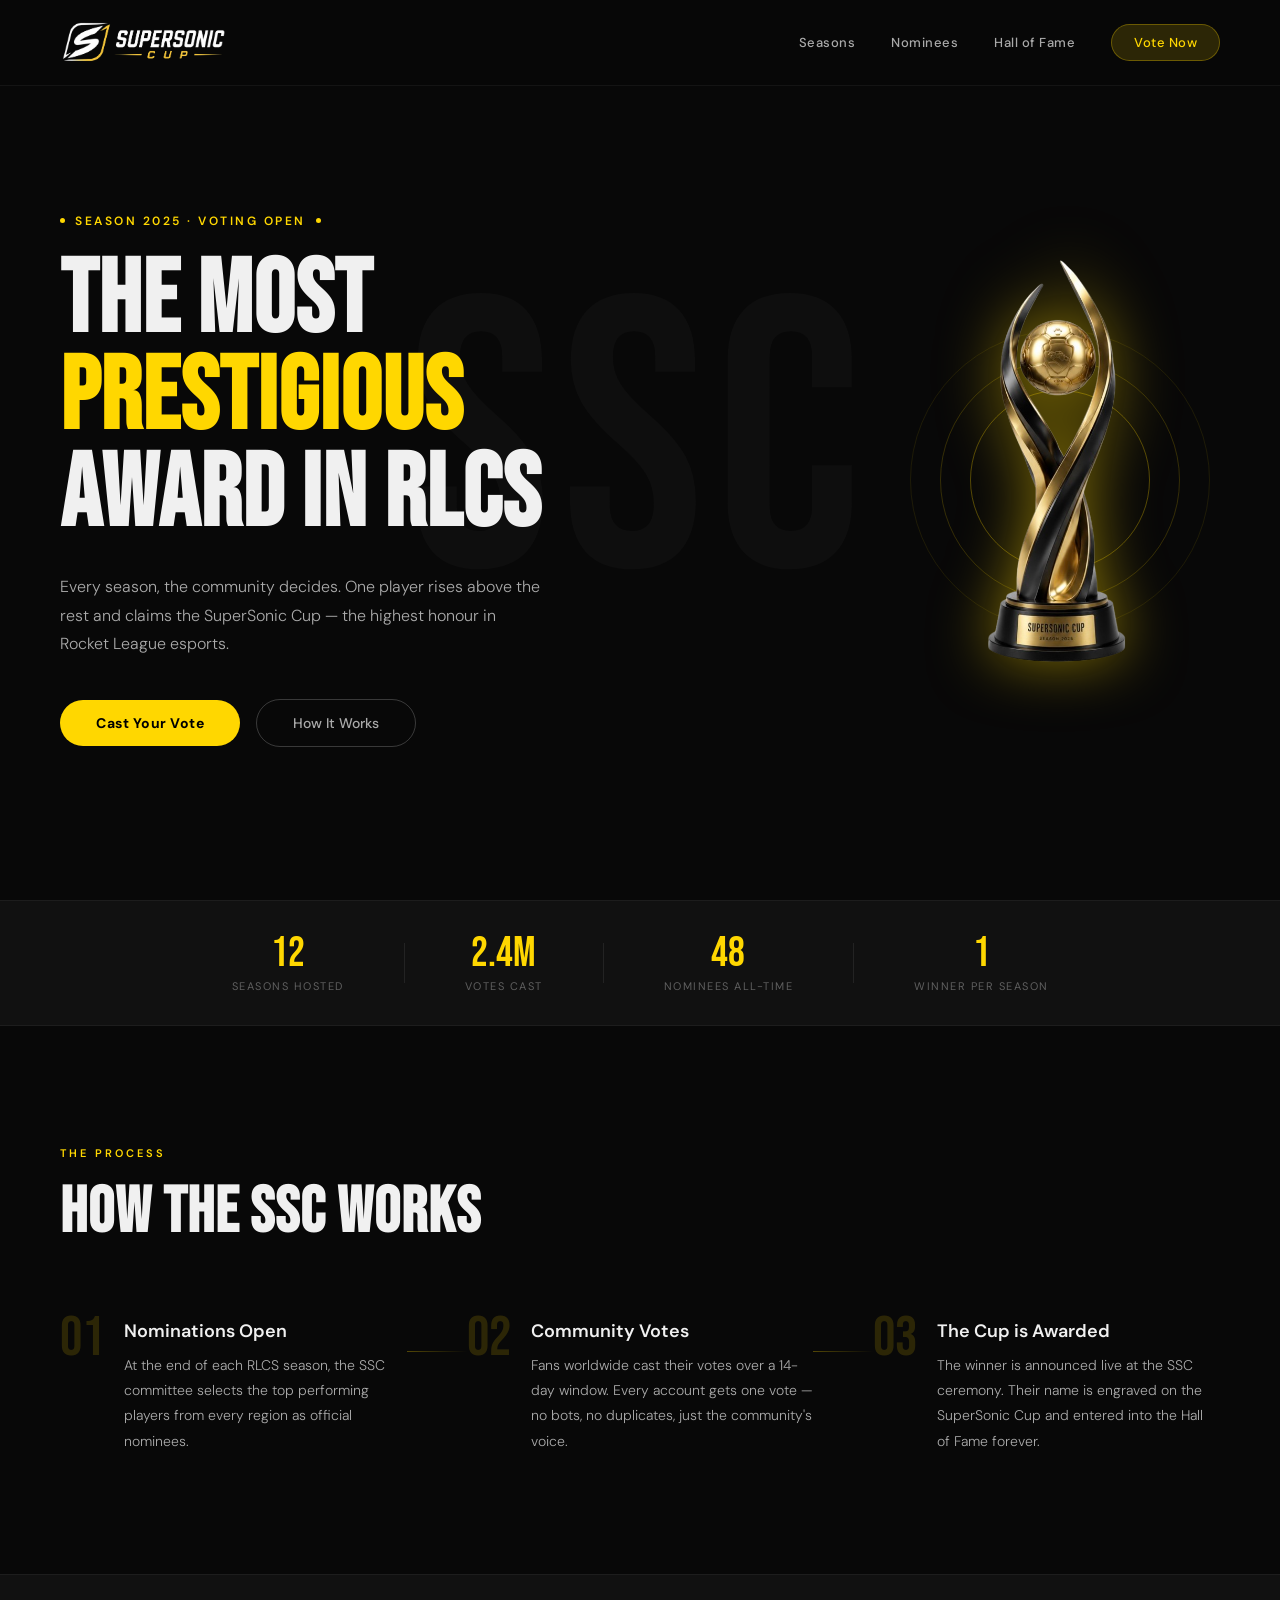
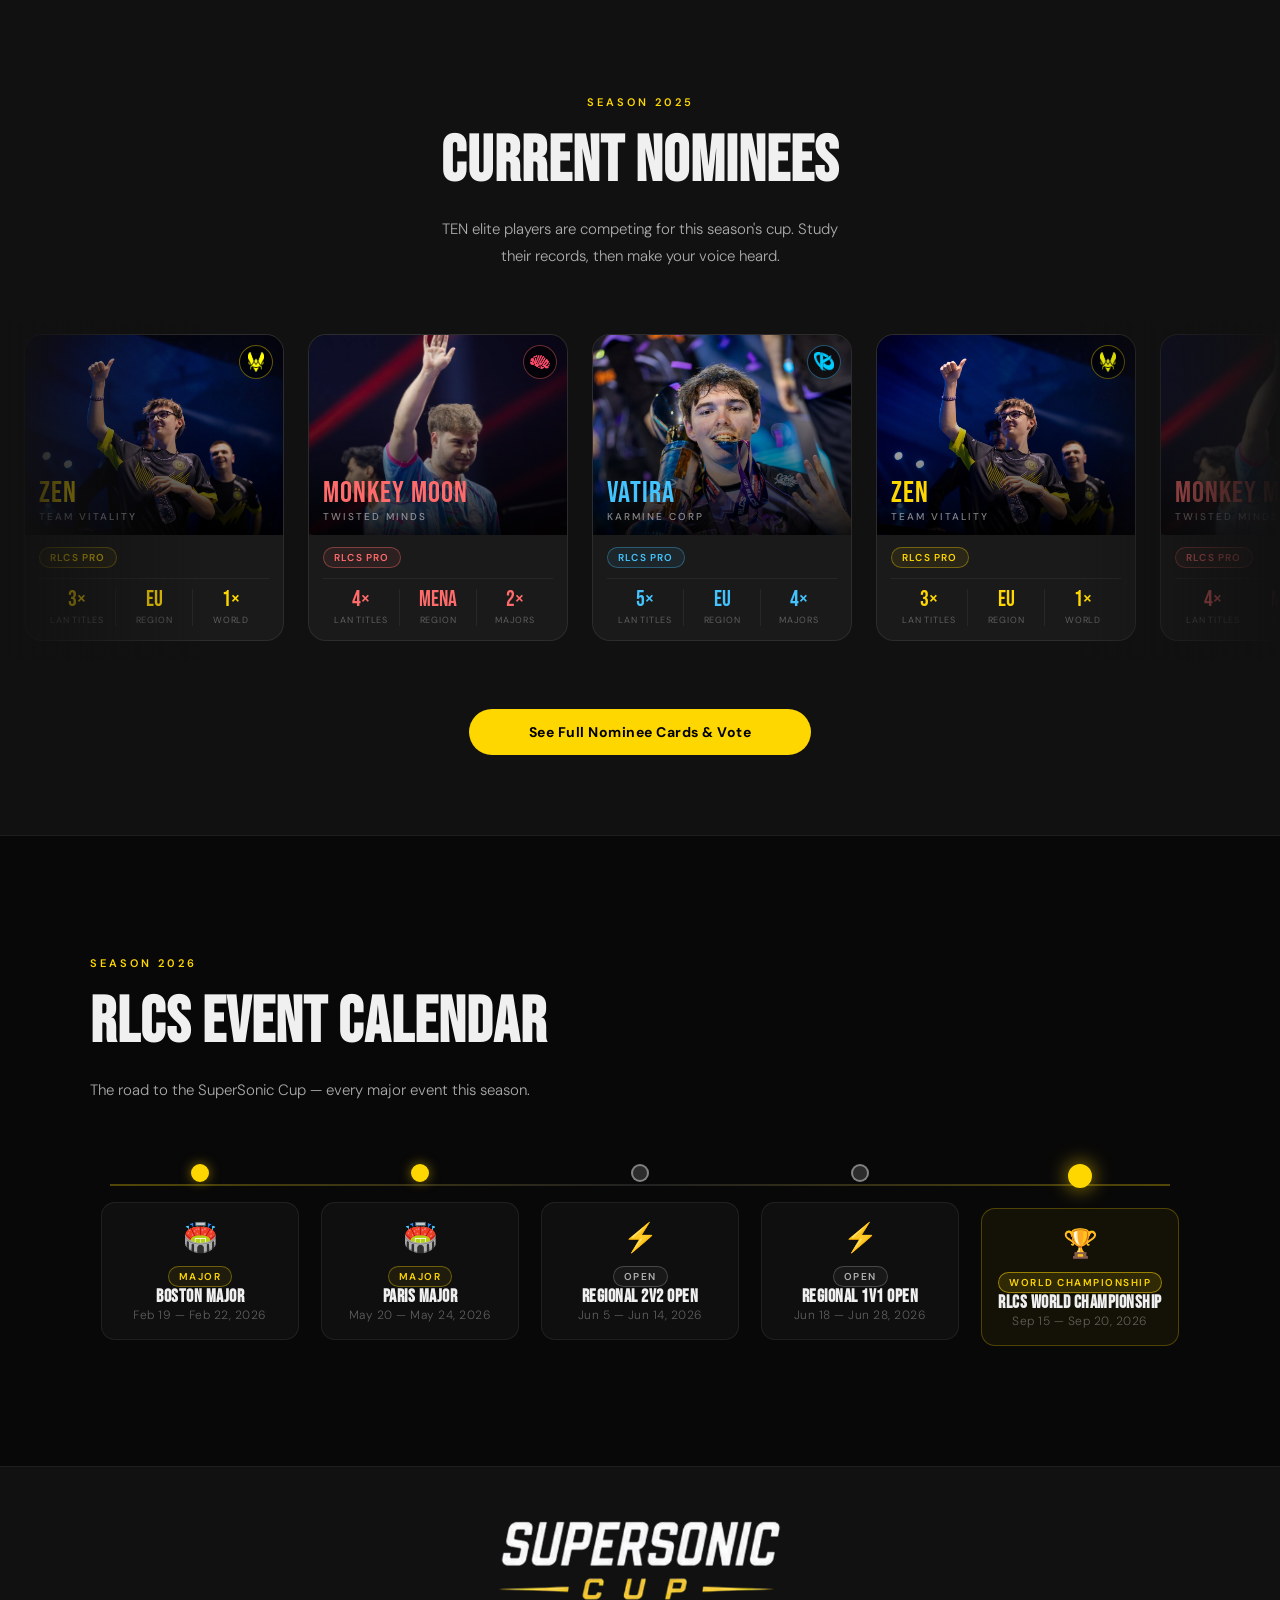
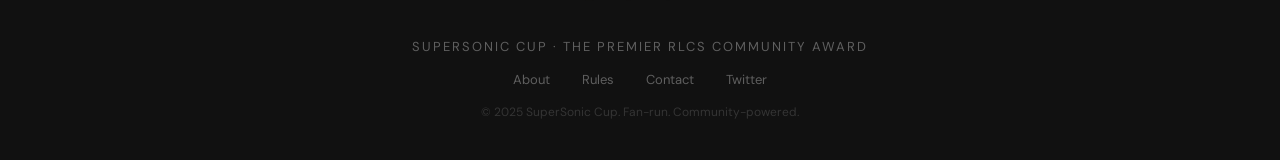
==== index.html @ fdfe9e3b "Update index.html" ====
<!DOCTYPE html>
<html lang="en">
<head>
    <meta charset="UTF-8">
    <meta name="viewport" content="width=device-width, initial-scale=1.0">
    <title>SuperSonic Cup — The Premier RLCS Player Award</title>
    <link rel="preconnect" href="https://fonts.googleapis.com">
    <link href="https://fonts.googleapis.com/css2?family=Bebas+Neue&family=DM+Sans:ital,wght@0,300;0,400;0,500;0,600;1,300&display=swap" rel="stylesheet">
    <link rel="stylesheet" href="landing.css">
    <link rel="icon" type="image/png" href="Img/Favicon-Dark.png" media="(prefers-color-scheme: dark)">
    <link rel="icon" type="image/png" href="Img/Favicon-Light.png" media="(prefers-color-scheme: light)">
    <style id="carousel-keyframe"></style>
</head>
<body>

    <!-- NAV -->
    <nav class="nav">
        <div class="nav-logo">
            <img src="Img/Banner.png" alt="SuperSonic Cup" class="logo-img">
        </div>
        <div class="nav-links">
            <a href="#">Seasons</a>
            <a href="#">Nominees</a>
            <a href="#">Hall of Fame</a>
            <a href="voting.html" class="nav-cta">Vote Now</a>
        </div>
    </nav>

    <!-- HERO -->
    <section class="hero">
        <div class="hero-bg-text">SSC</div>
        <div class="hero-content">
            <div class="hero-eyebrow">
                <span class="dot"></span>
                Season 2025 · Voting Open
                <span class="dot"></span>
            </div>
            <h1 class="hero-title">
                The Most<br>
                <span class="title-accent">Prestigious</span><br>
                Award in RLCS
            </h1>
            <p class="hero-sub">
                Every season, the community decides. One player rises above the rest
                and claims the SuperSonic Cup — the highest honour in Rocket League esports.
            </p>
            <div class="hero-actions">
                <a href="voting.html" class="btn-primary">Cast Your Vote</a>
                <a href="#how" class="btn-ghost">How It Works</a>
            </div>
        </div>
        <div class="hero-trophy">
            <div class="trophy-ring ring-1"></div>
            <div class="trophy-ring ring-2"></div>
            <div class="trophy-ring ring-3"></div>
            <div class="trophy-icon"><img src="Img/trophy.png" alt="SuperSonic Cup Trophy" /></div>
        </div>
    </section>

    <!-- STATS BAR -->
    <div class="stats-bar">
        <div class="stat-item">
            <span class="stat-num">12</span>
            <span class="stat-desc">Seasons Hosted</span>
        </div>
        <div class="stat-divider"></div>
        <div class="stat-item">
            <span class="stat-num">2.4M</span>
            <span class="stat-desc">Votes Cast</span>
        </div>
        <div class="stat-divider"></div>
        <div class="stat-item">
            <span class="stat-num">48</span>
            <span class="stat-desc">Nominees All-Time</span>
        </div>
        <div class="stat-divider"></div>
        <div class="stat-item">
            <span class="stat-num">1</span>
            <span class="stat-desc">Winner Per Season</span>
        </div>
    </div>

    <!-- HOW IT WORKS -->
    <section class="how" id="how">
        <div class="section-label">The Process</div>
        <h2 class="section-title">How the SSC Works</h2>
        <div class="steps">
            <div class="step">
                <div class="step-num">01</div>
                <div class="step-body">
                    <h3>Nominations Open</h3>
                    <p>At the end of each RLCS season, the SSC committee selects the top performing players from every region as official nominees.</p>
                </div>
            </div>
            <div class="step-connector"></div>
            <div class="step">
                <div class="step-num">02</div>
                <div class="step-body">
                    <h3>Community Votes</h3>
                    <p>Fans worldwide cast their votes over a 14-day window. Every account gets one vote — no bots, no duplicates, just the community's voice.</p>
                </div>
            </div>
            <div class="step-connector"></div>
            <div class="step">
                <div class="step-num">03</div>
                <div class="step-body">
                    <h3>The Cup is Awarded</h3>
                    <p>The winner is announced live at the SSC ceremony. Their name is engraved on the SuperSonic Cup and entered into the Hall of Fame forever.</p>
                </div>
            </div>
        </div>
    </section>

    <!-- CURRENT NOMINEES TEASER -->
    <section class="nominees-teaser">
        <div class="section-label">Season 2025</div>
        <h2 class="section-title">Current Nominees</h2>
        <p class="section-sub">TEN elite players are competing for this season's cup. Study their records, then make your voice heard.</p>

        <div class="carousel-track-wrap">
            <div class="carousel-track">

                <!-- SET 1 -->
                <div class="carousel-card">
                    <div class="cc-img-frame">
                        <img src="Img/Zen.jpg" alt="Zen" />
                        <div class="cc-overlay"></div>
                        <div class="cc-badge badge-vit"><img src="Img/vitality-logo.png" alt="Vitality" /></div>
                        <div class="cc-bottom">
                            <div class="cc-name gold">Zen</div>
                            <div class="cc-team">Team Vitality</div>
                        </div>
                    </div>
                    <div class="cc-body">
                        <span class="cc-tag tag-gold">RLCS Pro</span>
                        <div class="cc-stats">
                            <div class="cc-stat"><div class="cs-val gold">3×</div><div class="cs-lbl">LAN Titles</div></div>
                            <div class="cc-stat"><div class="cs-val gold">EU</div><div class="cs-lbl">Region</div></div>
                            <div class="cc-stat"><div class="cs-val gold">1×</div><div class="cs-lbl">World</div></div>
                        </div>
                    </div>
                </div>

                <div class="carousel-card">
                    <div class="cc-img-frame">
                        <img src="Img/MonkeyMoon.png" alt="Monkey Moon" />
                        <div class="cc-overlay"></div>
                        <div class="cc-badge badge-tm"><img src="Img/Twisted-logo.webp" alt="Twisted Minds" /></div>
                        <div class="cc-bottom">
                            <div class="cc-name red">Monkey Moon</div>
                            <div class="cc-team">Twisted Minds</div>
                        </div>
                    </div>
                    <div class="cc-body">
                        <span class="cc-tag tag-red">RLCS Pro</span>
                        <div class="cc-stats">
                            <div class="cc-stat"><div class="cs-val red">4×</div><div class="cs-lbl">LAN Titles</div></div>
                            <div class="cc-stat"><div class="cs-val red">MENA</div><div class="cs-lbl">Region</div></div>
                            <div class="cc-stat"><div class="cs-val red">2×</div><div class="cs-lbl">Majors</div></div>
                        </div>
                    </div>
                </div>

                <div class="carousel-card">
                    <div class="cc-img-frame">
                        <img src="Img/Vatira.jpg" alt="Vatira" />
                        <div class="cc-overlay"></div>
                        <div class="cc-badge badge-kc"><img src="Img/karmine-logo.png" alt="Karmine Corp" /></div>
                        <div class="cc-bottom">
                            <div class="cc-name blue">Vatira</div>
                            <div class="cc-team">Karmine Corp</div>
                        </div>
                    </div>
                    <div class="cc-body">
                        <span class="cc-tag tag-blue">RLCS Pro</span>
                        <div class="cc-stats">
                            <div class="cc-stat"><div class="cs-val blue">5×</div><div class="cs-lbl">LAN Titles</div></div>
                            <div class="cc-stat"><div class="cs-val blue">EU</div><div class="cs-lbl">Region</div></div>
                            <div class="cc-stat"><div class="cs-val blue">4×</div><div class="cs-lbl">Majors</div></div>
                        </div>
                    </div>
                </div>

                <!-- SET 2 -->
                <div class="carousel-card">
                    <div class="cc-img-frame">
                        <img src="Img/Zen.jpg" alt="Zen" />
                        <div class="cc-overlay"></div>
                        <div class="cc-badge badge-vit"><img src="Img/vitality-logo.png" alt="Vitality" /></div>
                        <div class="cc-bottom">
                            <div class="cc-name gold">Zen</div>
                            <div class="cc-team">Team Vitality</div>
                        </div>
                    </div>
                    <div class="cc-body">
                        <span class="cc-tag tag-gold">RLCS Pro</span>
                        <div class="cc-stats">
                            <div class="cc-stat"><div class="cs-val gold">3×</div><div class="cs-lbl">LAN Titles</div></div>
                            <div class="cc-stat"><div class="cs-val gold">EU</div><div class="cs-lbl">Region</div></div>
                            <div class="cc-stat"><div class="cs-val gold">1×</div><div class="cs-lbl">World</div></div>
                        </div>
                    </div>
                </div>

                <div class="carousel-card">
                    <div class="cc-img-frame">
                        <img src="Img/MonkeyMoon.png" alt="Monkey Moon" />
                        <div class="cc-overlay"></div>
                        <div class="cc-badge badge-tm"><img src="Img/Twisted-logo.webp" alt="Twisted Minds" /></div>
                        <div class="cc-bottom">
                            <div class="cc-name red">Monkey Moon</div>
                            <div class="cc-team">Twisted Minds</div>
                        </div>
                    </div>
                    <div class="cc-body">
                        <span class="cc-tag tag-red">RLCS Pro</span>
                        <div class="cc-stats">
                            <div class="cc-stat"><div class="cs-val red">4×</div><div class="cs-lbl">LAN Titles</div></div>
                            <div class="cc-stat"><div class="cs-val red">MENA</div><div class="cs-lbl">Region</div></div>
                            <div class="cc-stat"><div class="cs-val red">2×</div><div class="cs-lbl">Majors</div></div>
                        </div>
                    </div>
                </div>

                <div class="carousel-card">
                    <div class="cc-img-frame">
                        <img src="Img/Vatira.jpg" alt="Vatira" />
                        <div class="cc-overlay"></div>
                        <div class="cc-badge badge-kc"><img src="Img/karmine-logo.png" alt="Karmine Corp" /></div>
                        <div class="cc-bottom">
                            <div class="cc-name blue">Vatira</div>
                            <div class="cc-team">Karmine Corp</div>
                        </div>
                    </div>
                    <div class="cc-body">
                        <span class="cc-tag tag-blue">RLCS Pro</span>
                        <div class="cc-stats">
                            <div class="cc-stat"><div class="cs-val blue">5×</div><div class="cs-lbl">LAN Titles</div></div>
                            <div class="cc-stat"><div class="cs-val blue">EU</div><div class="cs-lbl">Region</div></div>
                            <div class="cc-stat"><div class="cs-val blue">4×</div><div class="cs-lbl">Majors</div></div>
                        </div>
                    </div>
                </div>

                <!-- SET 3 -->
                <div class="carousel-card">
                    <div class="cc-img-frame">
                        <img src="Img/Zen.jpg" alt="Zen" />
                        <div class="cc-overlay"></div>
                        <div class="cc-badge badge-vit"><img src="Img/vitality-logo.png" alt="Vitality" /></div>
                        <div class="cc-bottom">
                            <div class="cc-name gold">Zen</div>
                            <div class="cc-team">Team Vitality</div>
                        </div>
                    </div>
                    <div class="cc-body">
                        <span class="cc-tag tag-gold">RLCS Pro</span>
                        <div class="cc-stats">
                            <div class="cc-stat"><div class="cs-val gold">3×</div><div class="cs-lbl">LAN Titles</div></div>
                            <div class="cc-stat"><div class="cs-val gold">EU</div><div class="cs-lbl">Region</div></div>
                            <div class="cc-stat"><div class="cs-val gold">1×</div><div class="cs-lbl">World</div></div>
                        </div>
                    </div>
                </div>

                <div class="carousel-card">
                    <div class="cc-img-frame">
                        <img src="Img/MonkeyMoon.png" alt="Monkey Moon" />
                        <div class="cc-overlay"></div>
                        <div class="cc-badge badge-tm"><img src="Img/Twisted-logo.webp" alt="Twisted Minds" /></div>
                        <div class="cc-bottom">
                            <div class="cc-name red">Monkey Moon</div>
                            <div class="cc-team">Twisted Minds</div>
                        </div>
                    </div>
                    <div class="cc-body">
                        <span class="cc-tag tag-red">RLCS Pro</span>
                        <div class="cc-stats">
                            <div class="cc-stat"><div class="cs-val red">4×</div><div class="cs-lbl">LAN Titles</div></div>
                            <div class="cc-stat"><div class="cs-val red">MENA</div><div class="cs-lbl">Region</div></div>
                            <div class="cc-stat"><div class="cs-val red">2×</div><div class="cs-lbl">Majors</div></div>
                        </div>
                    </div>
                </div>

                <div class="carousel-card">
                    <div class="cc-img-frame">
                        <img src="Img/Vatira.jpg" alt="Vatira" />
                        <div class="cc-overlay"></div>
                        <div class="cc-badge badge-kc"><img src="Img/karmine-logo.png" alt="Karmine Corp" /></div>
                        <div class="cc-bottom">
                            <div class="cc-name blue">Vatira</div>
                            <div class="cc-team">Karmine Corp</div>
                        </div>
                    </div>
                    <div class="cc-body">
                        <span class="cc-tag tag-blue">RLCS Pro</span>
                        <div class="cc-stats">
                            <div class="cc-stat"><div class="cs-val blue">5×</div><div class="cs-lbl">LAN Titles</div></div>
                            <div class="cc-stat"><div class="cs-val blue">EU</div><div class="cs-lbl">Region</div></div>
                            <div class="cc-stat"><div class="cs-val blue">4×</div><div class="cs-lbl">Majors</div></div>
                        </div>
                    </div>
                </div>
                <!-- SET 4 -->
                <div class="carousel-card">
                    <div class="cc-img-frame">
                        <img src="Img/Zen.jpg" alt="Zen" />
                        <div class="cc-overlay"></div>
                        <div class="cc-badge badge-vit"><img src="Img/vitality-logo.png" alt="Vitality" /></div>
                        <div class="cc-bottom">
                            <div class="cc-name gold">Zen</div>
                            <div class="cc-team">Team Vitality</div>
                        </div>
                    </div>
                    <div class="cc-body">
                        <span class="cc-tag tag-gold">RLCS Pro</span>
                        <div class="cc-stats">
                            <div class="cc-stat"><div class="cs-val gold">3×</div><div class="cs-lbl">LAN Titles</div></div>
                            <div class="cc-stat"><div class="cs-val gold">EU</div><div class="cs-lbl">Region</div></div>
                            <div class="cc-stat"><div class="cs-val gold">1×</div><div class="cs-lbl">World</div></div>
                        </div>
                    </div>
                </div>

                <div class="carousel-card">
                    <div class="cc-img-frame">
                        <img src="Img/MonkeyMoon.png" alt="Monkey Moon" />
                        <div class="cc-overlay"></div>
                        <div class="cc-badge badge-tm"><img src="Img/Twisted-logo.webp" alt="Twisted Minds" /></div>
                        <div class="cc-bottom">
                            <div class="cc-name red">Monkey Moon</div>
                            <div class="cc-team">Twisted Minds</div>
                        </div>
                    </div>
                    <div class="cc-body">
                        <span class="cc-tag tag-red">RLCS Pro</span>
                        <div class="cc-stats">
                            <div class="cc-stat"><div class="cs-val red">4×</div><div class="cs-lbl">LAN Titles</div></div>
                            <div class="cc-stat"><div class="cs-val red">MENA</div><div class="cs-lbl">Region</div></div>
                            <div class="cc-stat"><div class="cs-val red">2×</div><div class="cs-lbl">Majors</div></div>
                        </div>
                    </div>
                </div>

                <div class="carousel-card">
                    <div class="cc-img-frame">
                        <img src="Img/Vatira.jpg" alt="Vatira" />
                        <div class="cc-overlay"></div>
                        <div class="cc-badge badge-kc"><img src="Img/karmine-logo.png" alt="Karmine Corp" /></div>
                        <div class="cc-bottom">
                            <div class="cc-name blue">Vatira</div>
                            <div class="cc-team">Karmine Corp</div>
                        </div>
                    </div>
                    <div class="cc-body">
                        <span class="cc-tag tag-blue">RLCS Pro</span>
                        <div class="cc-stats">
                            <div class="cc-stat"><div class="cs-val blue">5×</div><div class="cs-lbl">LAN Titles</div></div>
                            <div class="cc-stat"><div class="cs-val blue">EU</div><div class="cs-lbl">Region</div></div>
                            <div class="cc-stat"><div class="cs-val blue">4×</div><div class="cs-lbl">Majors</div></div>
                        </div>
                    </div>
                </div>

                <!-- SET 5 -->
                <div class="carousel-card">
                    <div class="cc-img-frame">
                        <img src="Img/Zen.jpg" alt="Zen" />
                        <div class="cc-overlay"></div>
                        <div class="cc-badge badge-vit"><img src="Img/vitality-logo.png" alt="Vitality" /></div>
                        <div class="cc-bottom">
                            <div class="cc-name gold">Zen</div>
                            <div class="cc-team">Team Vitality</div>
                        </div>
                    </div>
                    <div class="cc-body">
                        <span class="cc-tag tag-gold">RLCS Pro</span>
                        <div class="cc-stats">
                            <div class="cc-stat"><div class="cs-val gold">3×</div><div class="cs-lbl">LAN Titles</div></div>
                            <div class="cc-stat"><div class="cs-val gold">EU</div><div class="cs-lbl">Region</div></div>
                            <div class="cc-stat"><div class="cs-val gold">1×</div><div class="cs-lbl">World</div></div>
                        </div>
                    </div>
                </div>

                <div class="carousel-card">
                    <div class="cc-img-frame">
                        <img src="Img/MonkeyMoon.png" alt="Monkey Moon" />
                        <div class="cc-overlay"></div>
                        <div class="cc-badge badge-tm"><img src="Img/Twisted-logo.webp" alt="Twisted Minds" /></div>
                        <div class="cc-bottom">
                            <div class="cc-name red">Monkey Moon</div>
                            <div class="cc-team">Twisted Minds</div>
                        </div>
                    </div>
                    <div class="cc-body">
                        <span class="cc-tag tag-red">RLCS Pro</span>
                        <div class="cc-stats">
                            <div class="cc-stat"><div class="cs-val red">4×</div><div class="cs-lbl">LAN Titles</div></div>
                            <div class="cc-stat"><div class="cs-val red">MENA</div><div class="cs-lbl">Region</div></div>
                            <div class="cc-stat"><div class="cs-val red">2×</div><div class="cs-lbl">Majors</div></div>
                        </div>
                    </div>
                </div>

                <div class="carousel-card">
                    <div class="cc-img-frame">
                        <img src="Img/Vatira.jpg" alt="Vatira" />
                        <div class="cc-overlay"></div>
                        <div class="cc-badge badge-kc"><img src="Img/karmine-logo.png" alt="Karmine Corp" /></div>
                        <div class="cc-bottom">
                            <div class="cc-name blue">Vatira</div>
                            <div class="cc-team">Karmine Corp</div>
                        </div>
                    </div>
                    <div class="cc-body">
                        <span class="cc-tag tag-blue">RLCS Pro</span>
                        <div class="cc-stats">
                            <div class="cc-stat"><div class="cs-val blue">5×</div><div class="cs-lbl">LAN Titles</div></div>
                            <div class="cc-stat"><div class="cs-val blue">EU</div><div class="cs-lbl">Region</div></div>
                            <div class="cc-stat"><div class="cs-val blue">4×</div><div class="cs-lbl">Majors</div></div>
                        </div>
                    </div>
                </div>

                <!-- SET 6 -->
                <div class="carousel-card">
                    <div class="cc-img-frame">
                        <img src="Img/Zen.jpg" alt="Zen" />
                        <div class="cc-overlay"></div>
                        <div class="cc-badge badge-vit"><img src="Img/vitality-logo.png" alt="Vitality" /></div>
                        <div class="cc-bottom">
                            <div class="cc-name gold">Zen</div>
                            <div class="cc-team">Team Vitality</div>
                        </div>
                    </div>
                    <div class="cc-body">
                        <span class="cc-tag tag-gold">RLCS Pro</span>
                        <div class="cc-stats">
                            <div class="cc-stat"><div class="cs-val gold">3×</div><div class="cs-lbl">LAN Titles</div></div>
                            <div class="cc-stat"><div class="cs-val gold">EU</div><div class="cs-lbl">Region</div></div>
                            <div class="cc-stat"><div class="cs-val gold">1×</div><div class="cs-lbl">World</div></div>
                        </div>
                    </div>
                </div>

                <div class="carousel-card">
                    <div class="cc-img-frame">
                        <img src="Img/MonkeyMoon.png" alt="Monkey Moon" />
                        <div class="cc-overlay"></div>
                        <div class="cc-badge badge-tm"><img src="Img/Twisted-logo.webp" alt="Twisted Minds" /></div>
                        <div class="cc-bottom">
                            <div class="cc-name red">Monkey Moon</div>
                            <div class="cc-team">Twisted Minds</div>
                        </div>
                    </div>
                    <div class="cc-body">
                        <span class="cc-tag tag-red">RLCS Pro</span>
                        <div class="cc-stats">
                            <div class="cc-stat"><div class="cs-val red">4×</div><div class="cs-lbl">LAN Titles</div></div>
                            <div class="cc-stat"><div class="cs-val red">MENA</div><div class="cs-lbl">Region</div></div>
                            <div class="cc-stat"><div class="cs-val red">2×</div><div class="cs-lbl">Majors</div></div>
                        </div>
                    </div>
                </div>

                <div class="carousel-card">
                    <div class="cc-img-frame">
                        <img src="Img/Vatira.jpg" alt="Vatira" />
                        <div class="cc-overlay"></div>
                        <div class="cc-badge badge-kc"><img src="Img/karmine-logo.png" alt="Karmine Corp" /></div>
                        <div class="cc-bottom">
                            <div class="cc-name blue">Vatira</div>
                            <div class="cc-team">Karmine Corp</div>
                        </div>
                    </div>
                    <div class="cc-body">
                        <span class="cc-tag tag-blue">RLCS Pro</span>
                        <div class="cc-stats">
                            <div class="cc-stat"><div class="cs-val blue">5×</div><div class="cs-lbl">LAN Titles</div></div>
                            <div class="cc-stat"><div class="cs-val blue">EU</div><div class="cs-lbl">Region</div></div>
                            <div class="cc-stat"><div class="cs-val blue">4×</div><div class="cs-lbl">Majors</div></div>
                        </div>
                    </div>
                </div>

            </div>
        </div>

        <a href="voting.html" class="btn-primary" style="margin-top: 48px; display: inline-block;">See Full Nominee Cards & Vote</a>
    </section>

    <!-- TIMELINE EVENT -->
    <section class="timeline-section">
        <div class="timeline-inner">
            <div class="section-label">Season 2026</div>
            <h2 class="section-title">RLCS Event Calendar</h2>
            <p class="section-sub">The road to the SuperSonic Cup — every major event this season.</p>
            <div class="timeline">
                <div class="timeline-item">
                    <div class="timeline-dot dot-gold"></div>
                    <div class="timeline-card">
                        <div class="tl-icon">🏟️</div>
                        <div class="tl-content">
                            <span class="tl-tag">Major</span>
                            <h3 class="tl-title">Boston Major</h3>
                            <p class="tl-date">Feb 19 — Feb 22, 2026</p>
                        </div>
                    </div>
                </div>

                <div class="timeline-item">
                    <div class="timeline-dot dot-gold"></div>
                    <div class="timeline-card">
                        <div class="tl-icon">🏟️</div>
                        <div class="tl-content">
                            <span class="tl-tag">Major</span>
                            <h3 class="tl-title">Paris Major</h3>
                            <p class="tl-date">May 20 — May 24, 2026</p>
                        </div>
                    </div>
                </div>

                <div class="timeline-item">
                    <div class="timeline-dot dot-white"></div>
                    <div class="timeline-card">
                        <div class="tl-icon">⚡</div>
                        <div class="tl-content">
                            <span class="tl-tag tag-open">Open</span>
                            <h3 class="tl-title">Regional 2v2 Open</h3>
                            <p class="tl-date">Jun 5 — Jun 14, 2026</p>
                        </div>
                    </div>
                </div>

                <div class="timeline-item">
                    <div class="timeline-dot dot-white"></div>
                    <div class="timeline-card">
                        <div class="tl-icon">⚡</div>
                        <div class="tl-content">
                            <span class="tl-tag tag-open">Open</span>
                            <h3 class="tl-title">Regional 1v1 Open</h3>
                            <p class="tl-date">Jun 18 — Jun 28, 2026</p>
                        </div>
                    </div>
                </div>

                <div class="timeline-item">
                    <div class="timeline-dot dot-trophy"></div>
                    <div class="timeline-card card-world">
                        <div class="tl-icon">🏆</div>
                        <div class="tl-content">
                            <span class="tl-tag tag-world">World Championship</span>
                            <h3 class="tl-title">RLCS World Championship</h3>
                            <p class="tl-date">Sep 15 — Sep 20, 2026</p>
                        </div>
                    </div>
                </div>

            </div>
        </div>
    </section>

    <!-- FOOTER -->
    <footer class="footer">
        <div class="footer-logo">
            <img src="Img/Footer.png" alt="SuperSonic Cup" class="logo-img">
        </div>
        <p class="footer-text">SuperSonic Cup · The Premier RLCS Community Award</p>
        <div class="footer-links">
            <a href="#">About</a>
            <a href="#">Rules</a>
            <a href="#">Contact</a>
            <a href="#">Twitter</a>
        </div>
        <p class="footer-copy">© 2025 SuperSonic Cup. Fan-run. Community-powered.</p>
    </footer>

    
    <script>
        const track = document.getElementById('carousel');
        const cards = Array.from(track.children);
        const cardWidth = 260 + 24;

        function fillCarousel() {
            const screenWidth = window.innerWidth;
            const totalCardsWidth = cards.length * cardWidth;
            const setsNeeded = Math.ceil((screenWidth * 3) / totalCardsWidth) + 1;

            track.innerHTML = '';

            for (let i = 0; i < setsNeeded; i++) {
                cards.forEach(card => {
                    track.appendChild(card.cloneNode(true));
                });
            }
    
            const oneSetWidth = cards.length * cardWidth;
            const totalWidth = track.children.length * cardWidth;
            const scrollPercent = (oneSetWidth / totalWidth) * 100;
    
            const style = document.getElementById('carousel-keyframe');
            style.textContent = `
                @keyframes carousel-scroll {
                    0%   { transform: translateX(0); }
                    100% { transform: translateX(-${scrollPercent}%); }
                }
            `;
        }

        fillCarousel();
        window.addEventListener('resize', fillCarousel);
    </script>
</body>
</html>
---- landing.css ----
*, *::before, *::after {
    margin: 0;
    padding: 0;
    box-sizing: border-box;
}

:root {
    --black: #080808;
    --black-2: #111111;
    --black-3: #1a1a1a;
    --white: #f0f0f0;
    --white-2: rgba(240, 240, 240, 0.7);
    --white-3: rgba(240, 240, 240, 0.35);
    --gold: #FFD700;
    --gold-dim: rgba(255, 215, 0, 0.15);
    --gold-border: rgba(255, 215, 0, 0.3);
}

html { scroll-behavior: smooth; }

body {
    background: var(--black);
    color: var(--white);
    font-family: 'DM Sans', sans-serif;
    overflow-x: hidden;
}

/* NAV */
.nav {
    position: fixed;
    top: 0;
    left: 0;
    right: 0;
    z-index: 100;
    display: flex;
    align-items: center;
    justify-content: space-between;
    padding: 20px 60px;
    background: rgba(8, 8, 8, 0.85);
    backdrop-filter: blur(12px);
    border-bottom: 1px solid rgba(255, 255, 255, 0.05);
}

.nav-logo {
    display: flex;
    align-items: center;
    gap: 10px;
}

.logo-img {
    height: 45px;
    width: auto;
    object-fit: contain;
}

.logo-full {
    font-size: 13px;
    font-weight: 500;
    color: var(--white-3);
    text-transform: uppercase;
    letter-spacing: 2px;
}

.nav-links {
    display: flex;
    align-items: center;
    gap: 36px;
}

.nav-links a {
    font-size: 13px;
    font-weight: 500;
    color: var(--white-2);
    text-decoration: none;
    letter-spacing: 0.5px;
    transition: color 0.2s;
}

.nav-links a:hover { color: var(--white); }

.nav-cta {
    padding: 9px 22px;
    border-radius: 999px;
    border: 1px solid var(--gold-border) !important;
    color: var(--gold) !important;
    background: var(--gold-dim);
    transition: background 0.25s ease, box-shadow 0.25s ease !important;
}

.nav-cta:hover {
    background: rgba(255, 215, 0, 0.22) !important;
    box-shadow: 0 0 20px rgba(255, 215, 0, 0.2);
}

/* HERO */
.hero {
    min-height: 100vh;
    display: flex;
    align-items: center;
    justify-content: space-between;
    padding: 140px 60px 80px;
    position: relative;
    overflow: hidden;
}

.hero-bg-text {
    position: absolute;
    top: 50%;
    left: 50%;
    transform: translate(-50%, -50%);
    font-family: 'Bebas Neue', sans-serif;
    font-size: clamp(200px, 30vw, 420px);
    color: rgba(255, 255, 255, 0.025);
    pointer-events: none;
    user-select: none;
    letter-spacing: 10px;
    white-space: nowrap;
}

.hero-content {
    max-width: 600px;
    position: relative;
    z-index: 2;
}

.hero-eyebrow {
    display: flex;
    align-items: center;
    gap: 10px;
    font-size: 12px;
    font-weight: 600;
    text-transform: uppercase;
    letter-spacing: 2.5px;
    color: var(--gold);
    margin-bottom: 24px;
}

.dot {
    width: 5px;
    height: 5px;
    border-radius: 50%;
    background: var(--gold);
    display: inline-block;
}

.hero-title {
    font-family: 'Bebas Neue', sans-serif;
    font-size: clamp(64px, 8vw, 108px);
    line-height: 0.95;
    color: var(--white);
    letter-spacing: 1px;
    margin-bottom: 28px;
}

.title-accent { color: var(--gold); }

.hero-sub {
    font-size: 16px;
    font-weight: 300;
    color: var(--white-2);
    line-height: 1.8;
    max-width: 480px;
    margin-bottom: 40px;
}

.hero-actions {
    display: flex;
    gap: 16px;
    align-items: center;
    flex-wrap: wrap;
}

.btn-primary {
    padding: 14px 36px;
    border-radius: 999px;
    background: var(--gold);
    color: #000;
    font-size: 14px;
    font-weight: 700;
    text-decoration: none;
    letter-spacing: 0.5px;
    transition: box-shadow 0.25s ease, transform 0.2s ease;
}

.btn-primary:hover {
    box-shadow: 0 0 30px rgba(255, 215, 0, 0.4);
    transform: translateY(-2px);
}

.btn-ghost {
    padding: 14px 36px;
    border-radius: 999px;
    border: 1px solid rgba(255, 255, 255, 0.2);
    color: var(--white-2);
    font-size: 14px;
    font-weight: 500;
    text-decoration: none;
    transition: border-color 0.25s, color 0.25s;
}

.btn-ghost:hover {
    border-color: rgba(255, 255, 255, 0.5);
    color: var(--white);
}

/* TROPHY ANIMATION */
.hero-trophy {
    position: relative;
    width: 320px;
    height: 320px;
    display: flex;
    align-items: center;
    justify-content: center;
    flex-shrink: 0;
    z-index: 2;
}

.trophy-ring {
    position: absolute;
    border-radius: 50%;
    border: 1px solid var(--gold-border);
    animation: pulse-ring 3s ease-in-out infinite;
}

.ring-1 { width: 180px; height: 180px; animation-delay: 0s; }
.ring-2 { width: 240px; height: 240px; animation-delay: 0.6s; opacity: 0.6; }
.ring-3 { width: 300px; height: 300px; animation-delay: 1.2s; opacity: 0.3; }

@keyframes pulse-ring {
    0%, 100% { transform: scale(1); opacity: 0.6; }
    50% { transform: scale(1.05); opacity: 1; }
}

.trophy-icon {
    font-size: 96px;
    filter: drop-shadow(0 0 30px rgba(255, 215, 0, 0.5));
    animation: float 4s ease-in-out infinite;
    z-index: 2;
}

.trophy-icon img {
    width: 160px;
    height: auto;
    object-fit: contain;
}

@keyframes float {
    0%, 100% { transform: translateY(0); }
    50% { transform: translateY(-14px); }
}

/* STATS BAR */
.stats-bar {
    display: flex;
    align-items: center;
    justify-content: center;
    gap: 0;
    padding: 32px 60px;
    background: var(--black-2);
    border-top: 1px solid rgba(255, 255, 255, 0.05);
    border-bottom: 1px solid rgba(255, 255, 255, 0.05);
}

.stat-item {
    display: flex;
    flex-direction: column;
    align-items: center;
    padding: 0 60px;
}

.stat-num {
    font-family: 'Bebas Neue', sans-serif;
    font-size: 42px;
    color: var(--gold);
    line-height: 1;
}

.stat-desc {
    font-size: 11px;
    text-transform: uppercase;
    letter-spacing: 1.5px;
    color: var(--white-3);
    margin-top: 4px;
}

.stat-divider {
    width: 1px;
    height: 40px;
    background: rgba(255, 255, 255, 0.08);
}

/* SECTIONS SHARED */
.section-label {
    font-size: 11px;
    font-weight: 600;
    text-transform: uppercase;
    letter-spacing: 3px;
    color: var(--gold);
    margin-bottom: 14px;
}

.section-title {
    font-family: 'Bebas Neue', sans-serif;
    font-size: clamp(42px, 5vw, 64px);
    color: var(--white);
    letter-spacing: 1px;
    margin-bottom: 16px;
}

.section-sub {
    font-size: 15px;
    font-weight: 300;
    color: var(--white-2);
    line-height: 1.8;
    max-width: 520px;
}

/* HOW IT WORKS */
.how {
    padding: 120px 60px;
    background: var(--black);
}

.steps {
    display: flex;
    align-items: flex-start;
    gap: 0;
    margin-top: 60px;
    flex-wrap: wrap;
}

.step {
    flex: 1;
    min-width: 220px;
    display: flex;
    gap: 20px;
}

.step-num {
    font-family: 'Bebas Neue', sans-serif;
    font-size: 56px;
    color: rgba(255, 215, 0, 0.15);
    line-height: 1;
    flex-shrink: 0;
    transition: color 0.3s;
}

.step:hover .step-num { color: rgba(255, 215, 0, 0.5); }

.step-body h3 {
    font-size: 18px;
    font-weight: 600;
    color: var(--white);
    margin-bottom: 10px;
    margin-top: 8px;
}

.step-body p {
    font-size: 14px;
    font-weight: 300;
    color: var(--white-2);
    line-height: 1.8;
}

.step-connector {
    width: 60px;
    height: 1px;
    background: linear-gradient(90deg, var(--gold-border), transparent);
    margin-top: 40px;
    flex-shrink: 0;
}

/* NOMINEES TEASER */
.nominees-teaser {
    padding: 120px 0 80px;
    background: var(--black-2);
    border-top: 1px solid rgba(255,255,255,0.05);
    border-bottom: 1px solid rgba(255,255,255,0.05);
    text-align: center;
    overflow: hidden;
}

.nominees-teaser .section-label,
.nominees-teaser .section-title,
.nominees-teaser .section-sub,
.nominees-teaser .btn-primary {
    padding-left: 60px;
    padding-right: 60px;
    display: block;
}

.nominees-teaser .section-sub {
    margin: 0 auto;
    max-width: 520px;
}

/* NOMINEES CAROUSEL */
.carousel-track-wrap {
    margin-top: 52px;
    width: 100%;
    overflow: hidden;
    position: relative;
}

.carousel-track-wrap::before,
.carousel-track-wrap::after {
    content: '';
    position: absolute;
    top: 0;
    bottom: 0;
    width: 200px;
    z-index: 2;
    pointer-events: none;
}

.carousel-track-wrap::before {
    left: 0;
    background: linear-gradient(to right, var(--black-2) 0%, transparent 100%);
}

.carousel-track-wrap::after {
    right: 0;
    background: linear-gradient(to left, var(--black-2) 0%, transparent 100%);
}

.carousel-track {
    display: flex !important;
    flex-direction: row !important;
    flex-wrap: nowrap !important;
    text-align: left;
    gap: 24px;
    padding: 12px 24px 20px;
    width: max-content !important;
    animation: carousel-scroll 25s linear infinite;
    will-change: transform;
}

@keyframes carousel-scroll {
    0%   { transform: translateX(0); }
    100% { transform: translateX(-50%); }
}

.carousel-card {
    width: 260px !important;
    min-width: 260px !important;
    max-width: 260px !important;
    flex-shrink: 0 !important;
    background: rgba(255,255,255,0.04);
    border: 1px solid rgba(255,255,255,0.08);
    border-radius: 18px;
    overflow: hidden;
    transition: transform 0.3s ease, border-color 0.3s ease;
}

.carousel-card:hover {
    transform: translateY(-6px);
    border-color: rgba(255,255,255,0.2);
}

.cc-img-frame {
    position: relative;
    height: 200px;
    overflow: hidden;
}

.cc-img-frame img {
    width: 100%;
    height: 100%;
    object-fit: cover;
    object-position: top center;
    display: block;
    transition: transform 0.5s ease;
}

.carousel-card:hover .cc-img-frame img {
    transform: scale(1.05);
}

.cc-overlay {
    position: absolute;
    inset: 0;
    background: linear-gradient(to bottom, transparent 30%, rgba(0,0,0,0.9) 100%);
}

.cc-bottom {
    position: absolute;
    bottom: 12px;
    left: 14px;
    right: 14px;
}

.cc-name {
    font-family: 'Bebas Neue', sans-serif;
    font-size: 30px;
    line-height: 1;
    letter-spacing: 1px;
}

.cc-name.gold { color: #FFD700; }
.cc-name.red  { color: #FF6B6B; }
.cc-name.blue { color: #44c4ff; }

.cc-team {
    font-size: 10px;
    font-weight: 500;
    color: rgba(255,255,255,0.5);
    text-transform: uppercase;
    letter-spacing: 2px;
    margin-top: 2px;
}

.cc-badge {
    position: absolute;
    top: 10px;
    right: 10px;
    width: 34px;
    height: 34px;
    border-radius: 50%;
    background: rgba(0,0,0,0.6);
    display: flex;
    align-items: center;
    justify-content: center;
    backdrop-filter: blur(6px);
}

.cc-badge img {
    width: 20px;
    height: 20px;
    object-fit: contain;
}

.badge-vit { border: 1px solid rgba(255,215,0,0.4); }
.badge-tm  { border: 1px solid rgba(255,107,107,0.4); }
.badge-kc  { border: 1px solid rgba(68,196,255,0.4); }

.cc-body {
    padding: 12px 14px 14px;
    display: flex;
    flex-direction: column;
    gap: 10px;
}

.cc-tag {
    display: inline-block;
    font-size: 10px;
    font-weight: 600;
    letter-spacing: 1.2px;
    text-transform: uppercase;
    padding: 3px 10px;
    border-radius: 999px;
    border: 1px solid;
    width: fit-content;
}

.cc-tag.tag-gold { color: #FFD700; border-color: rgba(255,215,0,0.35); background: rgba(255,215,0,0.07); }
.cc-tag.tag-red  { color: #FF6B6B; border-color: rgba(255,107,107,0.4); background: rgba(255,107,107,0.08); }
.cc-tag.tag-blue { color: #44c4ff; border-color: rgba(68,196,255,0.35); background: rgba(68,196,255,0.07); }

.cc-stats {
    display: flex;
    flex-direction: row;
    border-top: 1px solid rgba(255,255,255,0.06);
    padding-top: 10px;
}

.cc-stat {
    flex: 1;
    display: flex;
    flex-direction: column;
    align-items: center;
    gap: 3px;
    border-right: 1px solid rgba(255,255,255,0.06);
}

.cc-stat:last-child { border-right: none; }

.cs-val {
    font-family: 'Bebas Neue', sans-serif;
    font-size: 22px;
    line-height: 1;
}

.cs-val.gold { color: #FFD700; }
.cs-val.red  { color: #FF6B6B; }
.cs-val.blue { color: #44c4ff; }

.cs-lbl {
    font-size: 9px;
    text-transform: uppercase;
    letter-spacing: 0.8px;
    color: rgba(255,255,255,0.3);
    text-align: center;
}

/* TIMELINE */
.timeline-section {
    padding: 120px 60px;
    background: var(--black);
}

.timeline-inner {
    max-width: 1100px;
    margin: 0 auto;
}

.timeline {
    position: relative;
    display: flex;
    flex-direction: row;
    align-items: flex-start;
    margin-top: 60px;
    gap: 0;
}

/* horizontal line running through all dots */
.timeline::before {
    content: '';
    position: absolute;
    top: 20px;
    left: 20px;
    right: 20px;
    height: 2px;
    background: linear-gradient(90deg, var(--gold-border), rgba(255,255,255,0.1), var(--gold-border));
    z-index: 0;
}

.timeline-item {
    flex: 1;
    display: flex;
    flex-direction: column;
    align-items: center;
    position: relative;
    z-index: 1;
}

.timeline-dot {
    width: 18px;
    height: 18px;
    border-radius: 50%;
    border: 2px solid;
    flex-shrink: 0;
    margin-bottom: 20px;
    position: relative;
    z-index: 2;
    transition: transform 0.3s ease;
}

.timeline-item:hover .timeline-dot {
    transform: scale(1.4);
}

.dot-gold {
    background: var(--gold);
    border-color: var(--gold);
    box-shadow: 0 0 12px rgba(255,215,0,0.5);
}

.dot-white {
    background: rgba(255,255,255,0.15);
    border-color: rgba(255,255,255,0.4);
}

.dot-trophy {
    width: 24px;
    height: 24px;
    background: var(--gold);
    border-color: var(--gold);
    box-shadow: 0 0 20px rgba(255,215,0,0.7);
}

.timeline-card {
    display: flex;
    flex-direction: column;
    align-items: center;
    text-align: center;
    padding: 16px 12px;
    border-radius: 14px;
    border: 1px solid rgba(255,255,255,0.07);
    background: rgba(255,255,255,0.03);
    width: 90%;
    transition: border-color 0.3s ease, background 0.3s ease, transform 0.3s ease;
    gap: 8px;
}

.timeline-item:hover .timeline-card {
    border-color: rgba(255,255,255,0.18);
    background: rgba(255,255,255,0.06);
    transform: translateY(-4px);
}

.card-world {
    border-color: rgba(255,215,0,0.25);
    background: rgba(255,215,0,0.05);
}

.timeline-item:hover .card-world {
    border-color: rgba(255,215,0,0.5);
    background: rgba(255,215,0,0.09);
}

.tl-icon {
    font-size: 28px;
}

.tl-tag {
    display: inline-block;
    font-size: 10px;
    font-weight: 600;
    letter-spacing: 1.5px;
    text-transform: uppercase;
    padding: 3px 10px;
    border-radius: 999px;
    color: var(--gold);
    border: 1px solid rgba(255,215,0,0.35);
    background: rgba(255,215,0,0.07);
}

.tl-tag.tag-open {
    color: var(--white-2);
    border-color: rgba(255,255,255,0.2);
    background: rgba(255,255,255,0.04);
}

.tl-tag.tag-world {
    color: var(--gold);
    border-color: rgba(255,215,0,0.5);
    background: rgba(255,215,0,0.12);
}

.tl-title {
    font-family: 'Bebas Neue', sans-serif;
    font-size: 18px;
    color: var(--white);
    letter-spacing: 0.5px;
    line-height: 1.1;
}

.tl-date {
    font-size: 12px;
    color: var(--white-3);
    font-weight: 300;
    letter-spacing: 0.5px;
}

/* FOOTER */
.footer {
    padding: 40px;
    background: var(--black-2);
    border-top: 1px solid rgba(255,255,255,0.06);
    text-align: center;
    display: flex;
    flex-direction: column;
    align-items: center;
    gap: 16px;
}

.footer .logo-img {
    height: 100px;
    margin-bottom: 10px
}

.footer-text {
    font-size: 13px;
    color: var(--white-3);
    text-transform: uppercase;
    letter-spacing: 2px;
}

.footer-links {
    display: flex;
    gap: 32px;
}

.footer-links a {
    font-size: 13px;
    color: var(--white-3);
    text-decoration: none;
    transition: color 0.2s;
}

.footer-links a:hover { color: var(--white); }

.footer-copy {
    font-size: 12px;
    color: rgba(255,255,255,0.15);
}

/* MOBILE */
@media (max-width: 768px) {

    /* NAV */
    .nav {
        padding: 16px 24px;
    }

    .logo-img {
        height: 32px;
    }

    .nav-links {
        gap: 16px;
    }

    .nav-links a:not(.nav-cta) {
        display: none;
    }

    /* HERO */
    .hero {
        flex-direction: column;
        align-items: flex-start;
        padding: 120px 24px 60px;
        gap: 48px;
    }

    .hero-content {
        max-width: 100%;
    }

    .hero-sub {
        max-width: 100%;
    }

    .hero-trophy {
        width: 160px;
        height: 160px;
        align-self: center;
    }

    .ring-1 { width: 120px; height: 120px; }
    .ring-2 { width: 160px; height: 160px; }
    .ring-3 { width: 200px; height: 200px; }

    .trophy-icon img {
        width: 100px;
    }

    .ring-1 { width: 120px; height: 120px; }
    .ring-2 { width: 160px; height: 160px; }
    .ring-3 { width: 200px; height: 200px; }

    .trophy-icon { font-size: 64px; }

    /* STATS BAR */
    .stats-bar {
        flex-wrap: wrap;
        padding: 24px 16px;
        gap: 0;
    }

    .stat-item {
        width: 50%;
        padding: 16px 0;
    }

    .stat-divider {
        display: none;
    }

    /* HOW IT WORKS */
    .how {
        padding: 80px 24px;
    }

    .steps {
        flex-direction: column;
        gap: 40px;
    }

    .step-connector {
        display: none;
    }

    /* NOMINEES CAROUSEL */
    .nominees-teaser {
        padding: 80px 0 60px;
    }

    .nominees-teaser .section-label,
    .nominees-teaser .section-title,
    .nominees-teaser .section-sub,
    .nominees-teaser .btn-primary {
        padding-left: 24px;
        padding-right: 24px;
    }

    .carousel-track-wrap::before,
    .carousel-track-wrap::after {
        width: 60px;
    }
    
    /* Timeline Event */
    .timeline-section {
        padding: 80px 24px;
    }

    .timeline {
        flex-direction: column;
        align-items: flex-start;
        gap: 0;
        padding-left: 12px;
    }

    .timeline::before {
        top: 20px;
        bottom: 20px;
        left: 8px;
        right: auto;
        width: 2px;
        height: auto;
        background: linear-gradient(180deg, var(--gold-border), rgba(255,255,255,0.1), var(--gold-border));
    }

    .timeline-item {
        flex-direction: row;
        align-items: flex-start;
        gap: 20px;
        width: 100%;
        margin-bottom: 28px;
    }

    .timeline-item:last-child {
        margin-bottom: 0;
    }

    .timeline-dot {
        margin-bottom: 0;
        margin-top: 16px;
        flex-shrink: 0;
    }

    .timeline-card {
        flex-direction: row;
        text-align: left;
        align-items: flex-start;
        width: 100%;
        gap: 12px;
    }

    .tl-content {
        display: flex;
        flex-direction: column;
        gap: 4px;
    }

    /* FOOTER */
    .footer {
        padding: 40px 24px;
    }

    .footer-links {
        flex-wrap: wrap;
        justify-content: center;
        gap: 16px;
    }

    .footer .logo-img {
        height: 60px;
    }
}

@media (max-width: 480px) {

    .hero-title {
        font-size: 56px;
    }

    .hero-actions {
        flex-direction: column;
        align-items: stretch;
        text-align: center;
    }

    .btn-primary, .btn-ghost {
        padding: 14px 24px;
        text-align: center;
    }

    .stat-item {
        width: 50%;
    }

    .section-title {
        font-size: 36px;
    }
}
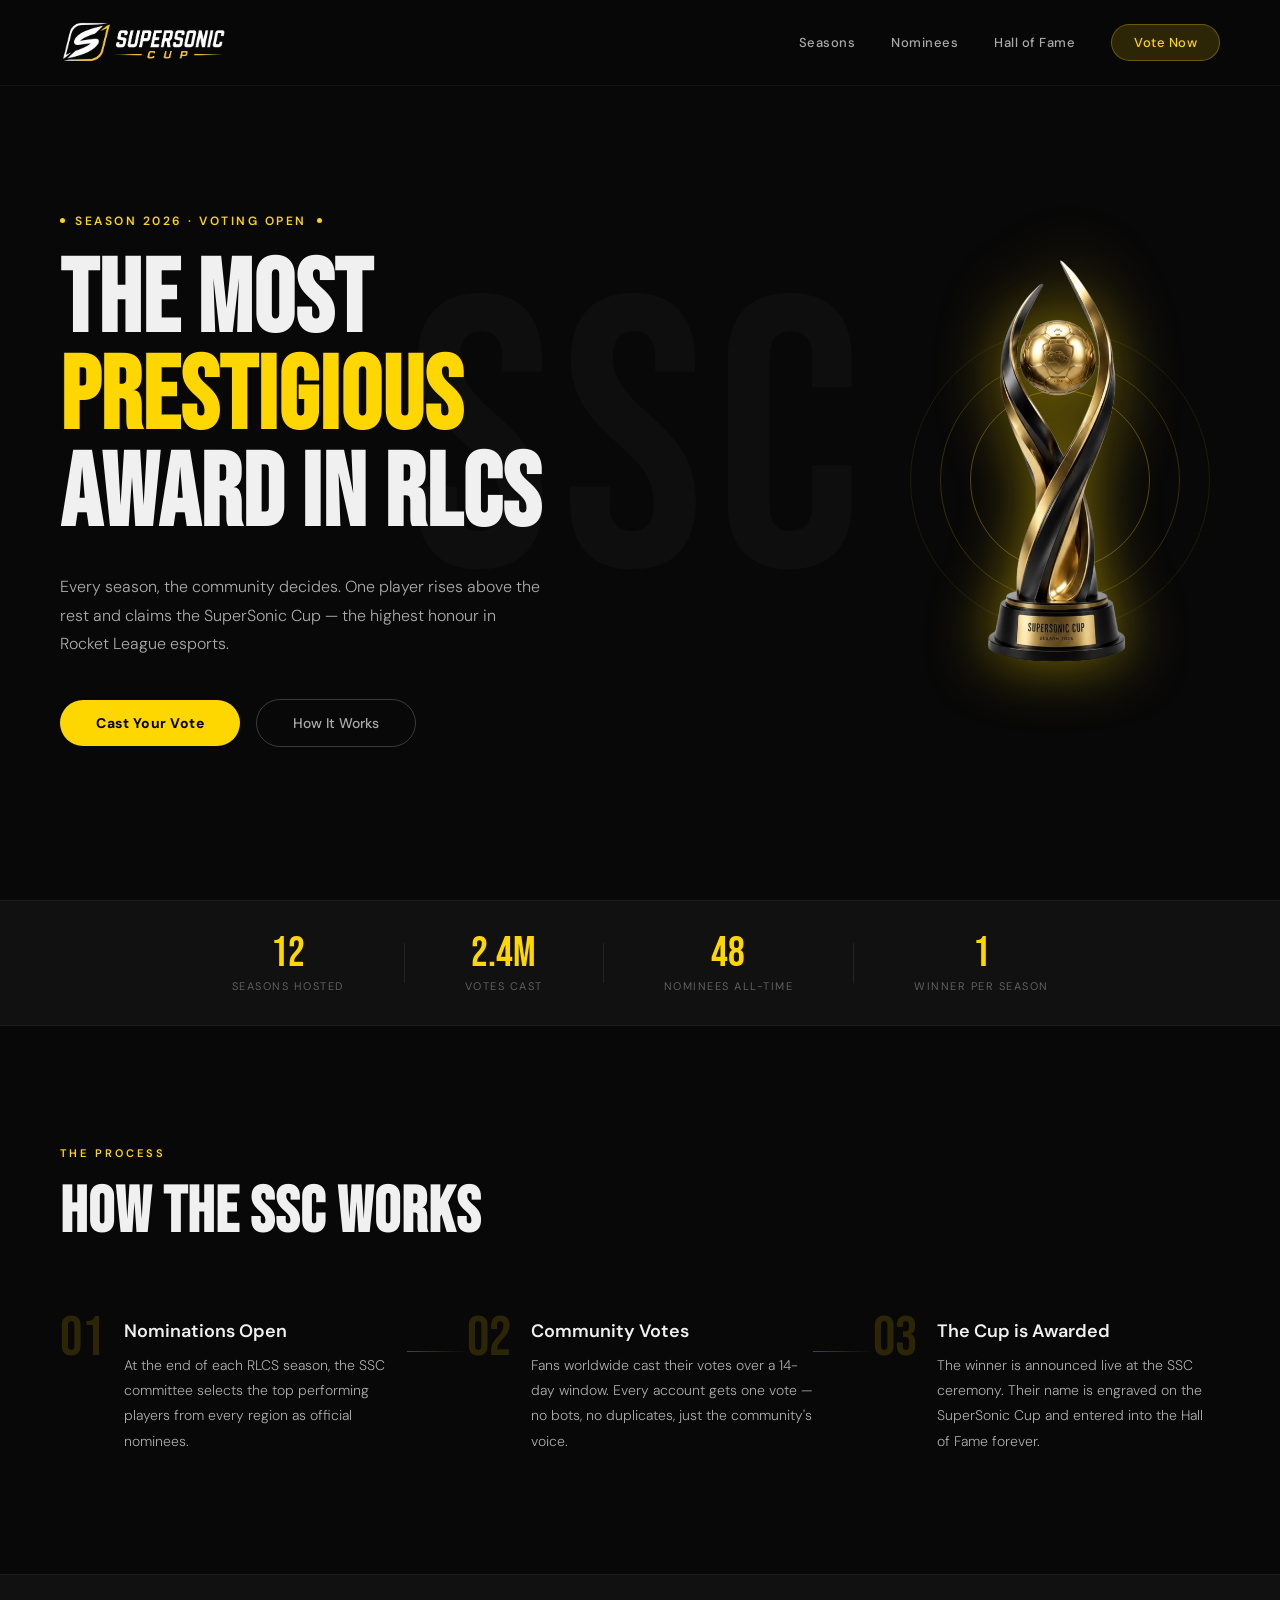
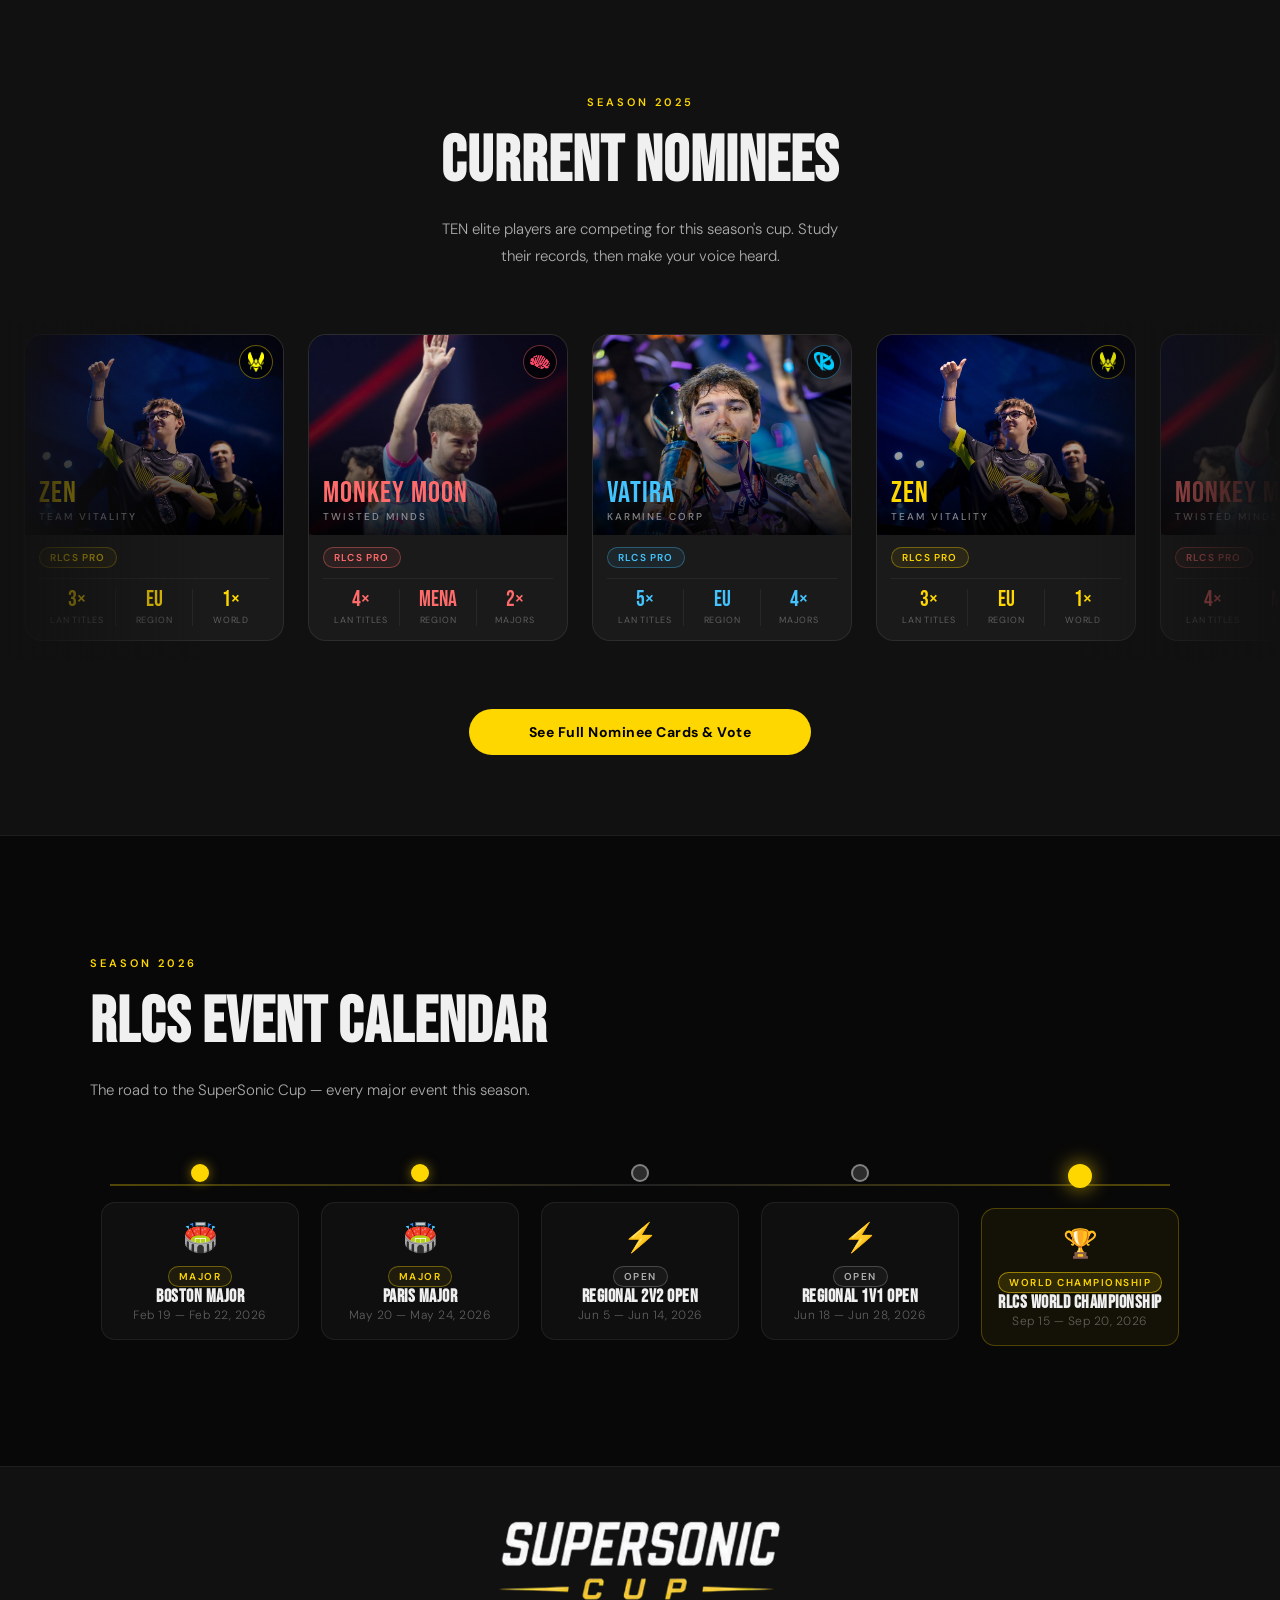
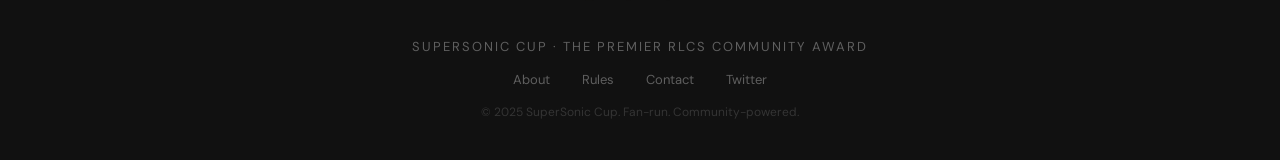
==== commit 629f9de2: "Update index.html" ====
--- a/index.html
+++ b/index.html
@@ -3,7 +3,7 @@
 <head>
     <meta charset="UTF-8">
     <meta name="viewport" content="width=device-width, initial-scale=1.0">
-    <title>SuperSonic Cup — The Premier RLCS Player Award</title>
+    <title>SuperSonic Cup | The Premier RLCS Player Award</title>
     <link rel="preconnect" href="https://fonts.googleapis.com">
     <link href="https://fonts.googleapis.com/css2?family=Bebas+Neue&family=DM+Sans:ital,wght@0,300;0,400;0,500;0,600;1,300&display=swap" rel="stylesheet">
     <link rel="stylesheet" href="landing.css">
@@ -32,7 +32,7 @@
         <div class="hero-content">
             <div class="hero-eyebrow">
                 <span class="dot"></span>
-                Season 2025 · Voting Open
+                Season 2026 · Voting Open
                 <span class="dot"></span>
             </div>
             <h1 class="hero-title">
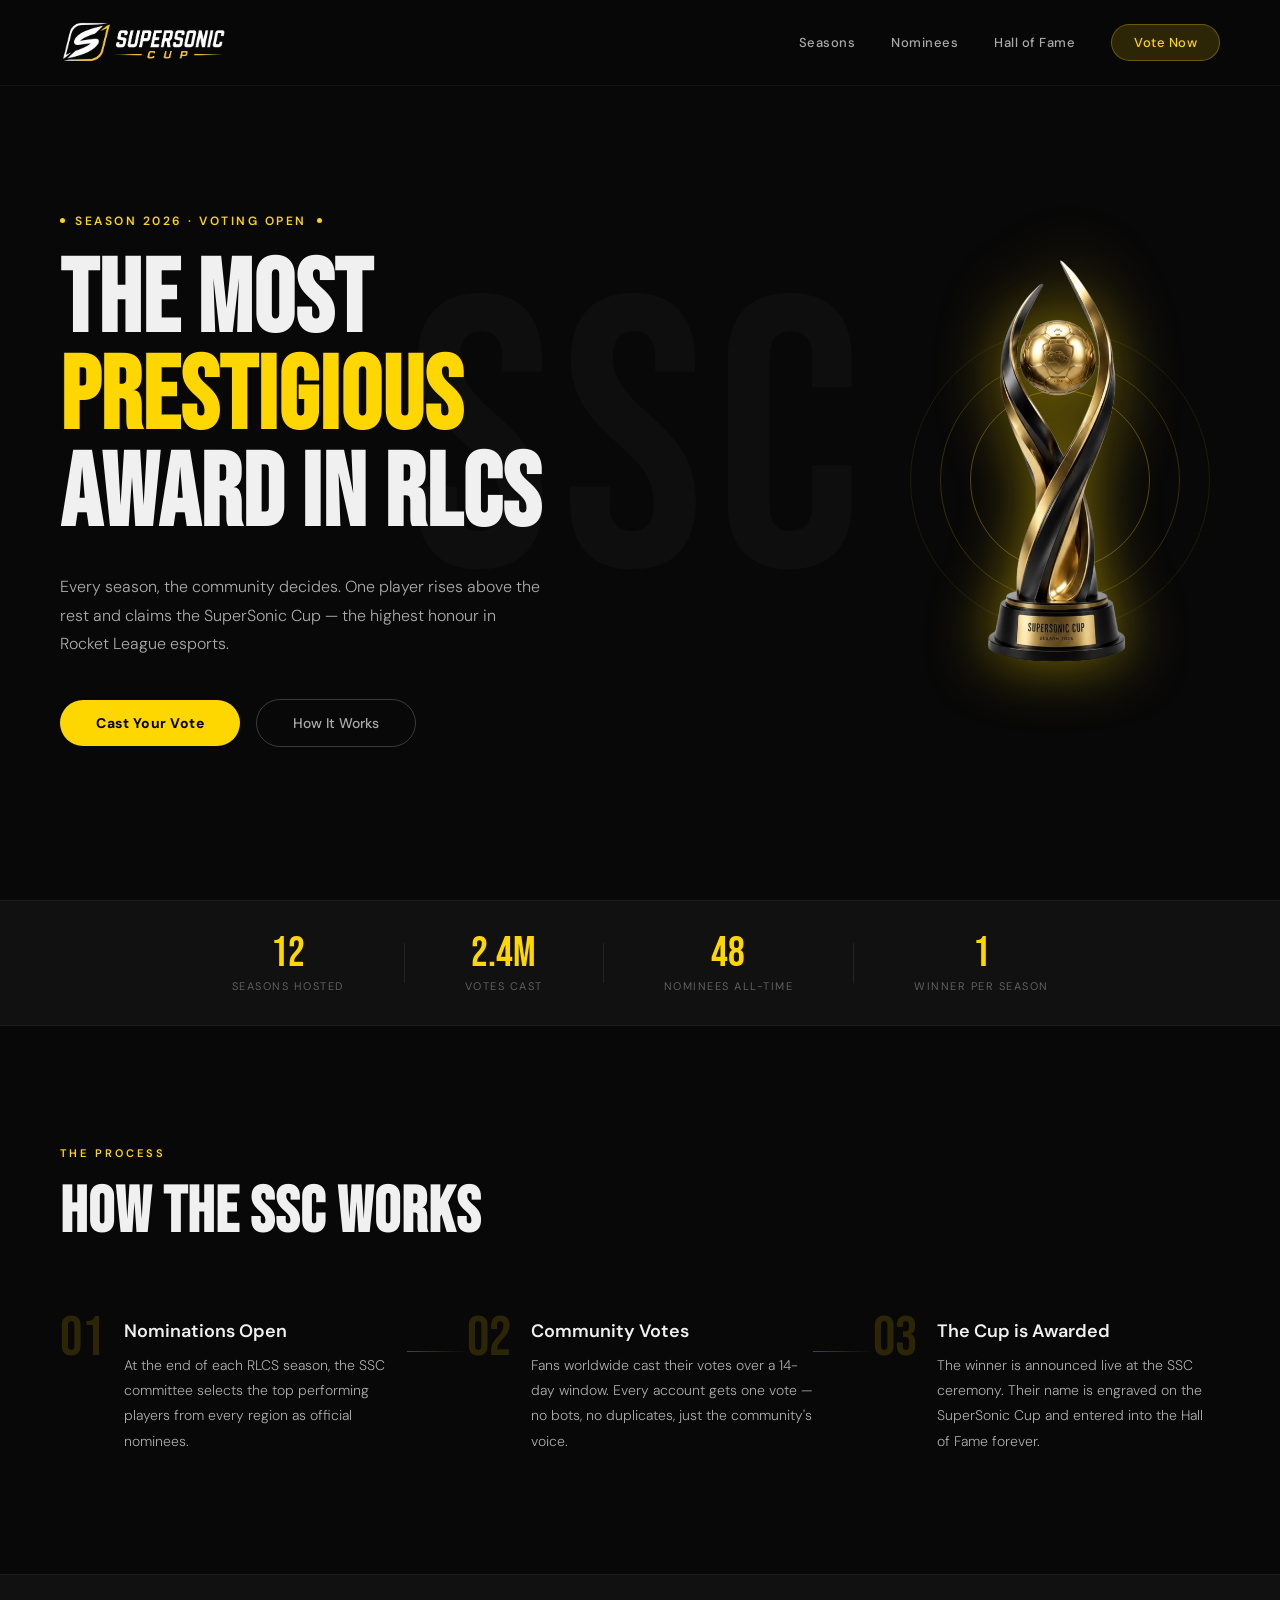
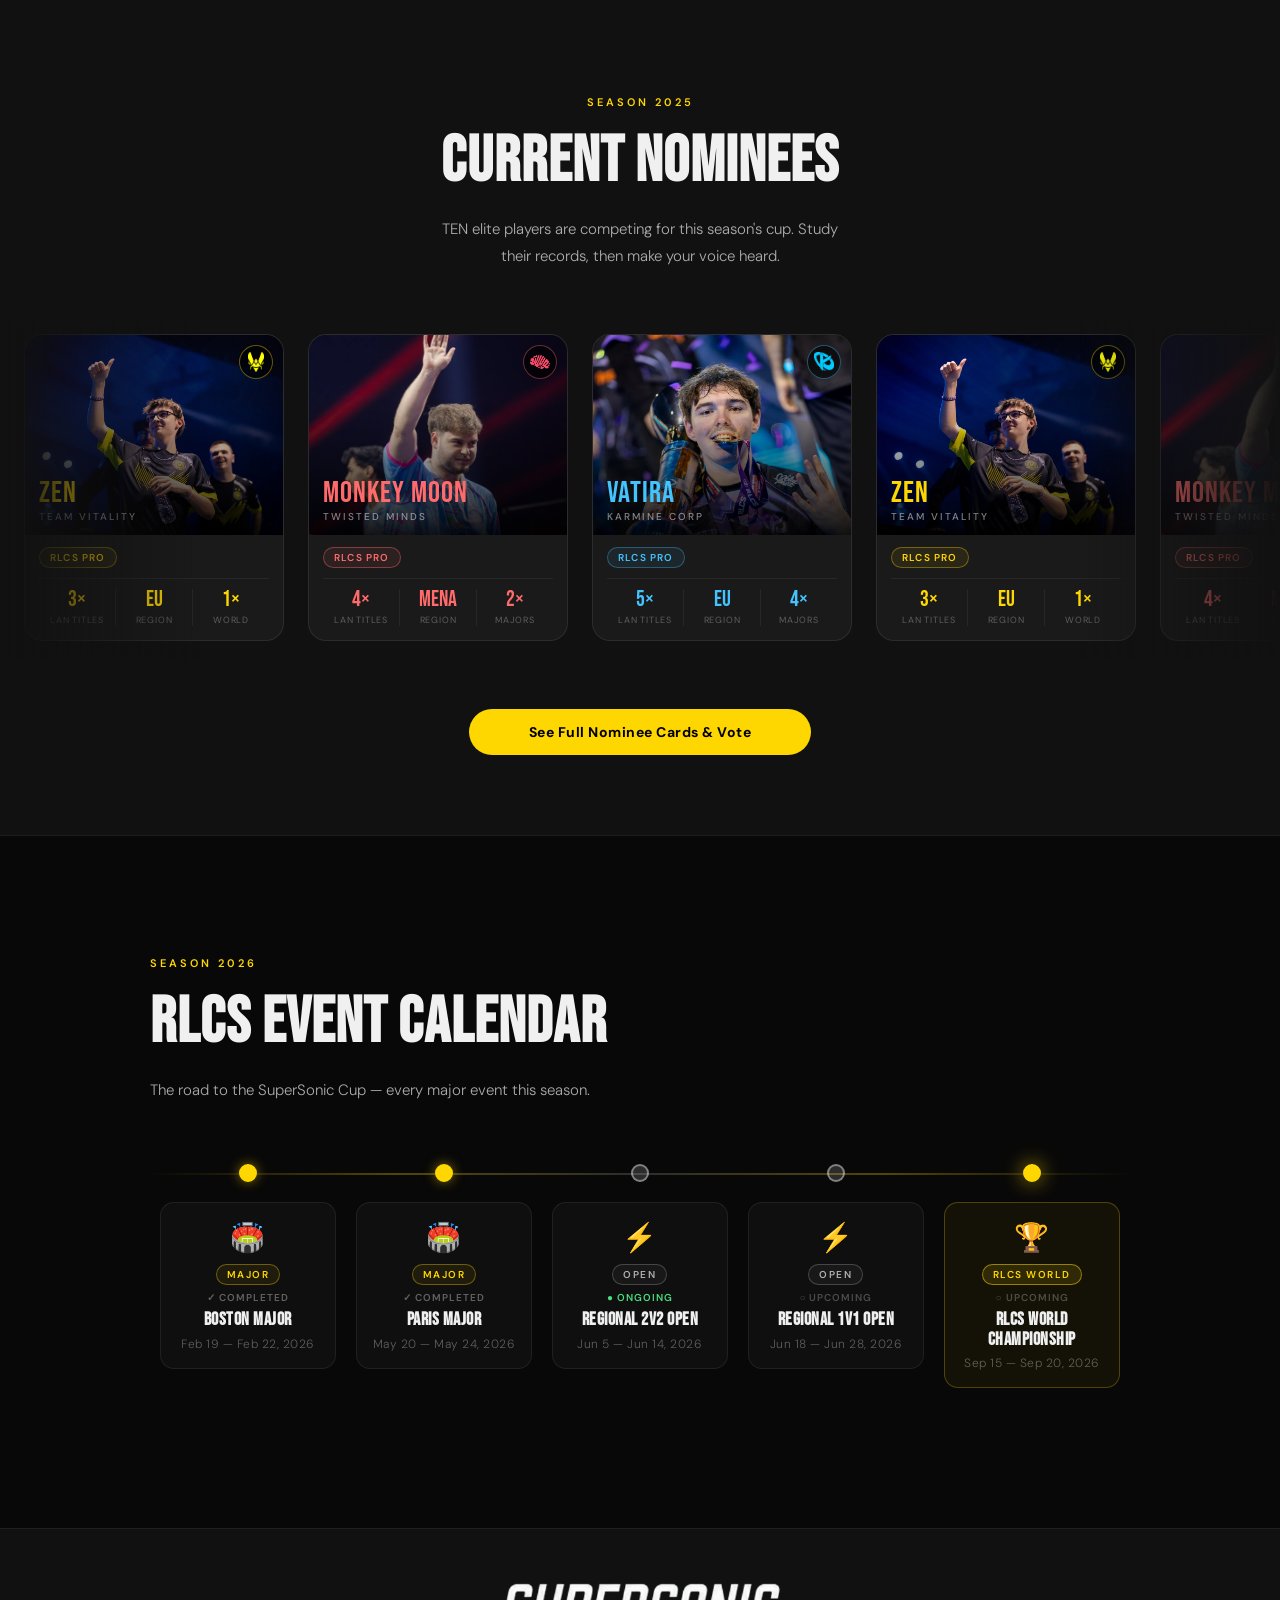
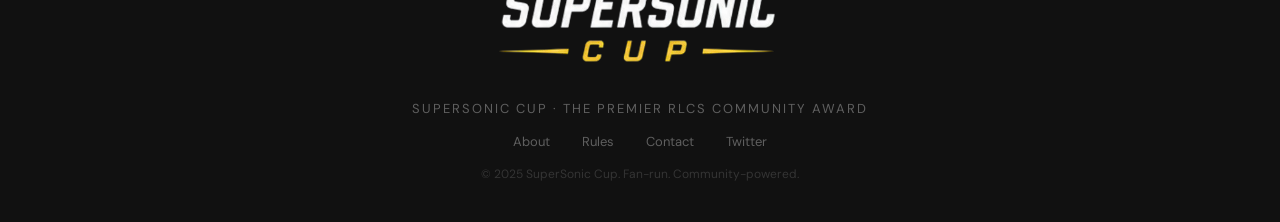
==== commit 118964bc: "Update index.html" ====
--- a/index.html
+++ b/index.html
@@ -492,75 +492,80 @@
     </section>
 
     <!-- TIMELINE EVENT -->
-    <section class="timeline-section">
+    <div class="timeline-section">
         <div class="timeline-inner">
             <div class="section-label">Season 2026</div>
             <h2 class="section-title">RLCS Event Calendar</h2>
             <p class="section-sub">The road to the SuperSonic Cup — every major event this season.</p>
             <div class="timeline">
+
                 <div class="timeline-item">
                     <div class="timeline-dot dot-gold"></div>
                     <div class="timeline-card">
                         <div class="tl-icon">🏟️</div>
                         <div class="tl-content">
                             <span class="tl-tag">Major</span>
+                            <span class="tl-status status-done">✓ Completed</span>
                             <h3 class="tl-title">Boston Major</h3>
                             <p class="tl-date">Feb 19 — Feb 22, 2026</p>
                         </div>
                     </div>
                 </div>
-
+        
                 <div class="timeline-item">
                     <div class="timeline-dot dot-gold"></div>
                     <div class="timeline-card">
                         <div class="tl-icon">🏟️</div>
                         <div class="tl-content">
                             <span class="tl-tag">Major</span>
+                            <span class="tl-status status-done">✓ Completed</span>
                             <h3 class="tl-title">Paris Major</h3>
                             <p class="tl-date">May 20 — May 24, 2026</p>
                         </div>
                     </div>
                 </div>
-
+        
                 <div class="timeline-item">
                     <div class="timeline-dot dot-white"></div>
                     <div class="timeline-card">
                         <div class="tl-icon">⚡</div>
                         <div class="tl-content">
                             <span class="tl-tag tag-open">Open</span>
+                            <span class="tl-status status-live">● Ongoing</span>
                             <h3 class="tl-title">Regional 2v2 Open</h3>
                             <p class="tl-date">Jun 5 — Jun 14, 2026</p>
                         </div>
                     </div>
                 </div>
-
+        
                 <div class="timeline-item">
                     <div class="timeline-dot dot-white"></div>
                     <div class="timeline-card">
                         <div class="tl-icon">⚡</div>
                         <div class="tl-content">
                             <span class="tl-tag tag-open">Open</span>
+                            <span class="tl-status status-upcoming">○ Upcoming</span>
                             <h3 class="tl-title">Regional 1v1 Open</h3>
                             <p class="tl-date">Jun 18 — Jun 28, 2026</p>
                         </div>
                     </div>
                 </div>
-
+        
                 <div class="timeline-item">
                     <div class="timeline-dot dot-trophy"></div>
                     <div class="timeline-card card-world">
                         <div class="tl-icon">🏆</div>
                         <div class="tl-content">
-                            <span class="tl-tag tag-world">World Championship</span>
+                            <span class="tl-tag tag-world">RLCS World</span>
+                            <span class="tl-status status-upcoming">○ Upcoming</span>
                             <h3 class="tl-title">RLCS World Championship</h3>
                             <p class="tl-date">Sep 15 — Sep 20, 2026</p>
                         </div>
                     </div>
                 </div>
-
             </div>
         </div>
-    </section>
+    </div>
 
     <!-- FOOTER -->
     <footer class="footer">
--- a/landing.css
+++ b/landing.css
@@ -601,26 +601,27 @@
 .timeline-inner {
     max-width: 1100px;
     margin: 0 auto;
+    padding: 0 60px;
 }
 
 .timeline {
     position: relative;
     display: flex;
-    flex-direction: row;
+    flex-direction: row !important;
     align-items: flex-start;
     margin-top: 60px;
+    margin-bottom: 20px;
     gap: 0;
 }
 
-/* horizontal line running through all dots */
 .timeline::before {
     content: '';
     position: absolute;
-    top: 20px;
-    left: 20px;
-    right: 20px;
+    top: 9px;
+    left: 0;
+    right: 0;
     height: 2px;
-    background: linear-gradient(90deg, var(--gold-border), rgba(255,255,255,0.1), var(--gold-border));
+    background: linear-gradient(90deg, transparent, var(--gold-border), rgba(255,255,255,0.15), var(--gold-border), transparent);
     z-index: 0;
 }
 
@@ -661,8 +662,6 @@
 }
 
 .dot-trophy {
-    width: 24px;
-    height: 24px;
     background: var(--gold);
     border-color: var(--gold);
     box-shadow: 0 0 20px rgba(255,215,0,0.7);
@@ -742,6 +741,29 @@
     letter-spacing: 0.5px;
 }
 
+.tl-content {
+    display: flex;
+    flex-direction: column;
+    gap: 6px;
+    align-items: center;
+}
+
+.tl-status {
+    font-size: 10px;
+    font-weight: 600;
+    letter-spacing: 1px;
+    text-transform: uppercase;
+}
+
+.status-done { color: rgba(255,255,255,0.35); }
+.status-live { color: #4ade80; animation: blink 1.8s ease-in-out infinite; }
+.status-upcoming { color: rgba(255,255,255,0.25); }
+
+@keyframes blink {
+    0%, 100% { opacity: 1; }
+    50% { opacity: 0.4; }
+}
+
 /* FOOTER */
 .footer {
     padding: 40px;
@@ -890,14 +912,13 @@
     }
     
     /* Timeline Event */
-    .timeline-section {
-        padding: 80px 24px;
-    }
+    .timeline-section { padding: 80px 24px; }
+
+    .timeline-inner { padding: 0; }
 
     .timeline {
-        flex-direction: column;
+        flex-direction: column !important;
         align-items: flex-start;
-        gap: 0;
         padding-left: 12px;
     }
 
@@ -919,13 +940,11 @@
         margin-bottom: 28px;
     }
 
-    .timeline-item:last-child {
-        margin-bottom: 0;
-    }
+    .timeline-item:last-child { margin-bottom: 0; }
 
     .timeline-dot {
         margin-bottom: 0;
-        margin-top: 16px;
+        margin-top: 4px;
         flex-shrink: 0;
     }
 
@@ -937,11 +956,7 @@
         gap: 12px;
     }
 
-    .tl-content {
-        display: flex;
-        flex-direction: column;
-        gap: 4px;
-    }
+    .tl-content { align-items: flex-start; }
 
     /* FOOTER */
     .footer {
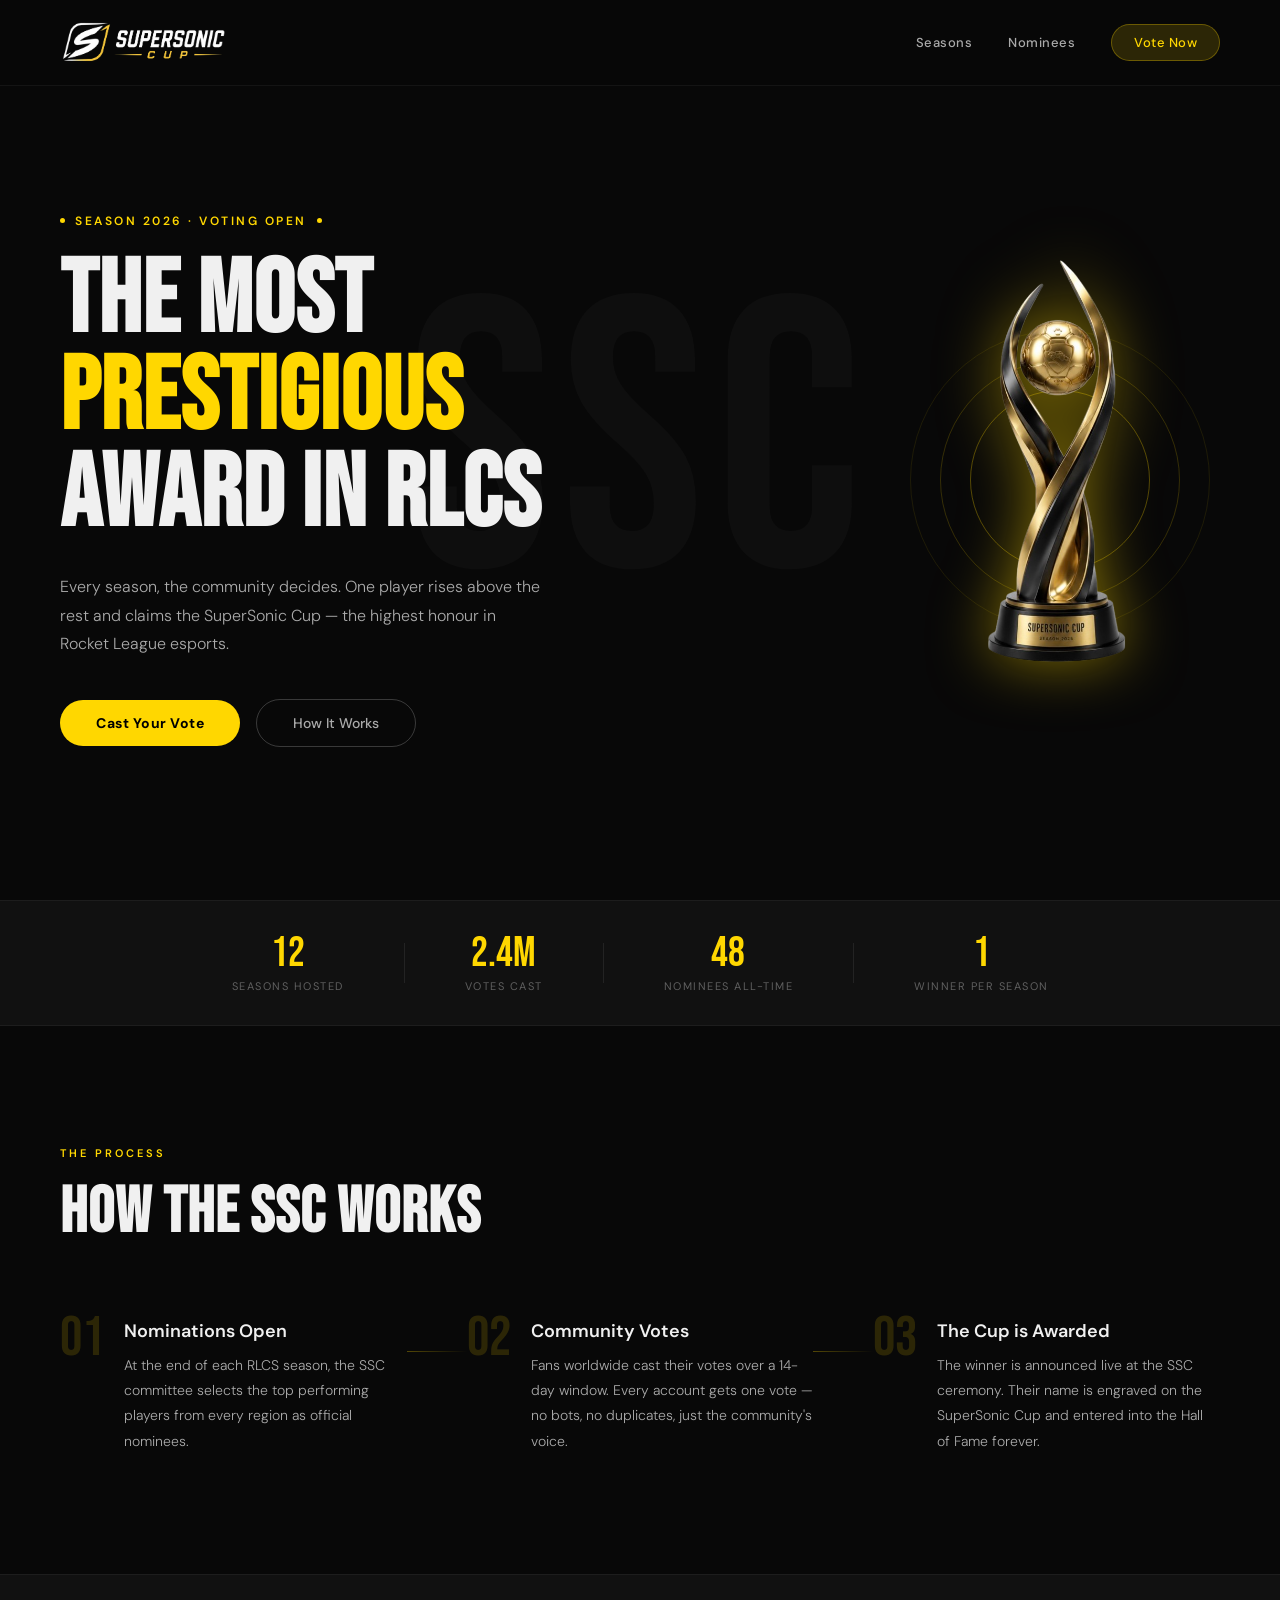
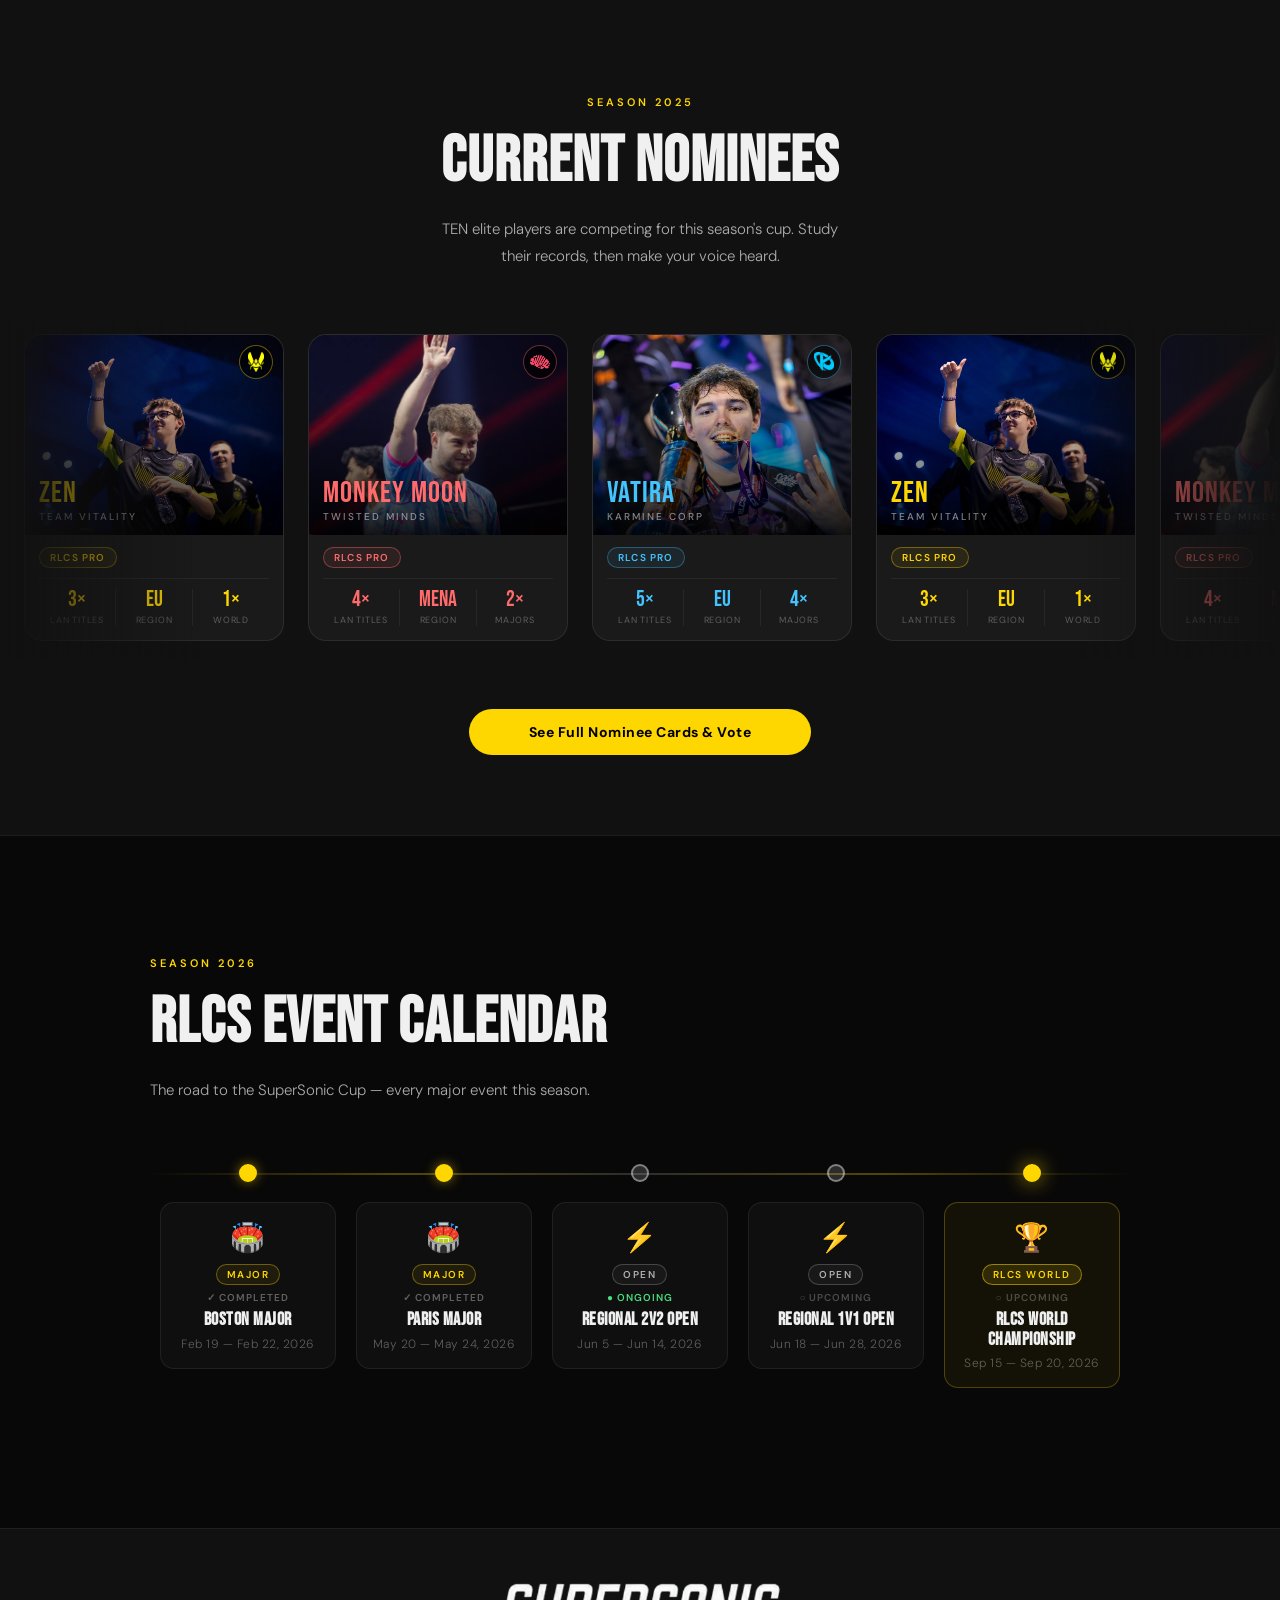
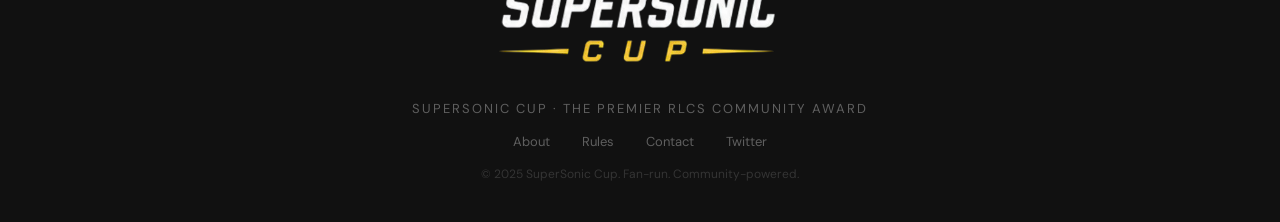
==== commit 2db9fc23: "Update index.html" ====
--- a/index.html
+++ b/index.html
@@ -21,7 +21,6 @@
         <div class="nav-links">
             <a href="#">Seasons</a>
             <a href="#">Nominees</a>
-            <a href="#">Hall of Fame</a>
             <a href="voting.html" class="nav-cta">Vote Now</a>
         </div>
     </nav>
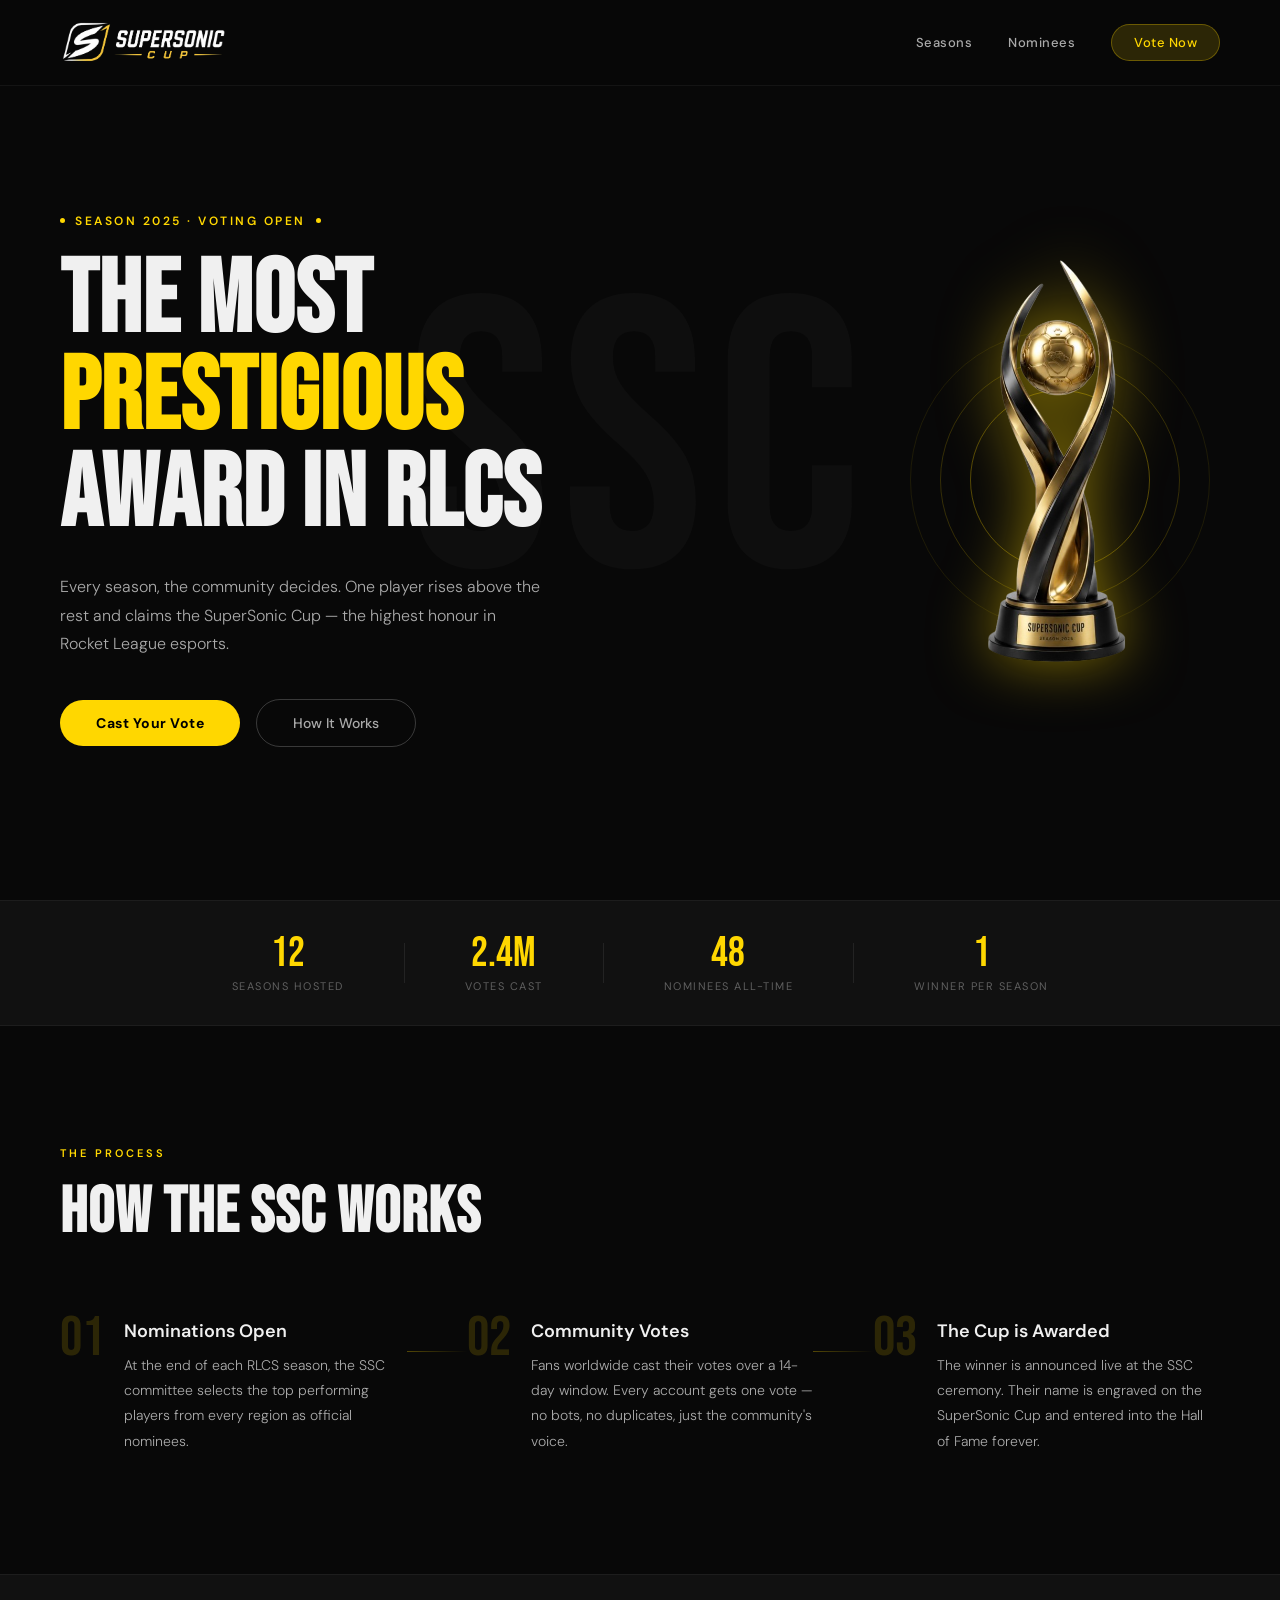
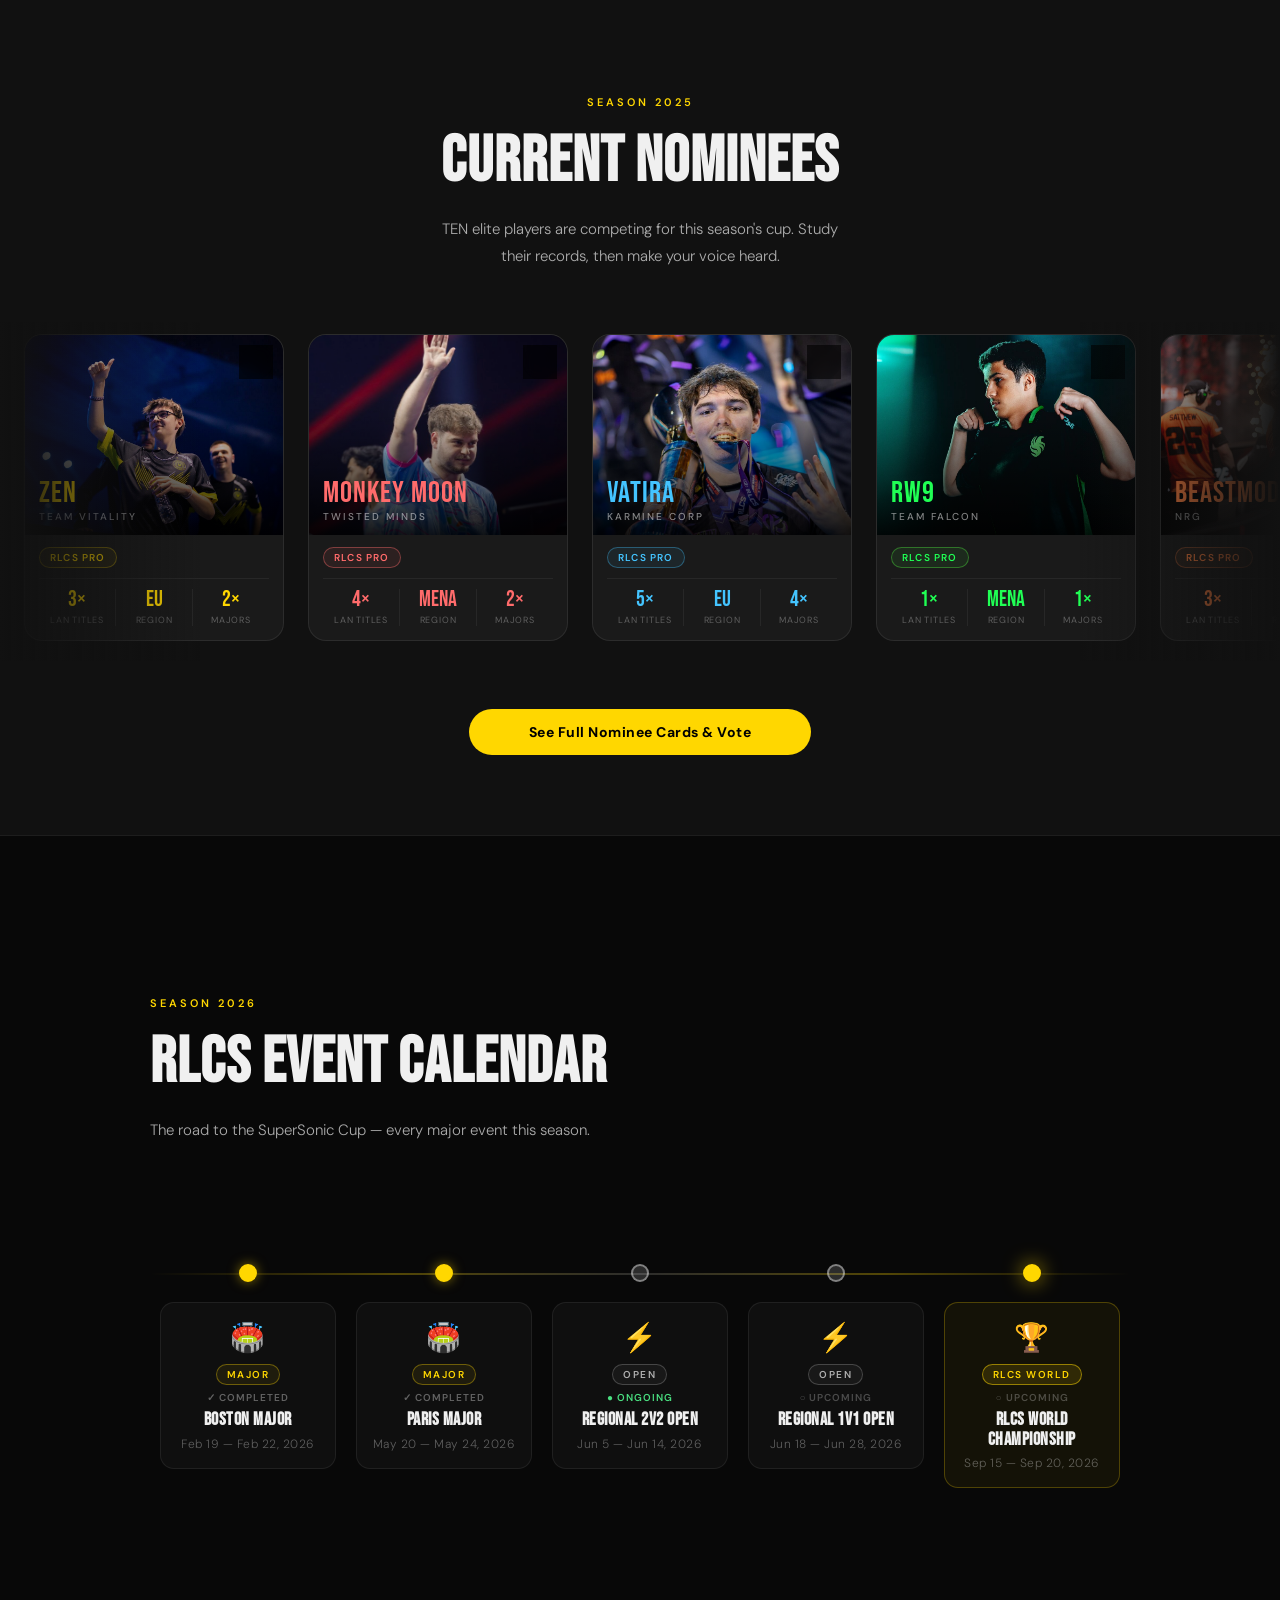
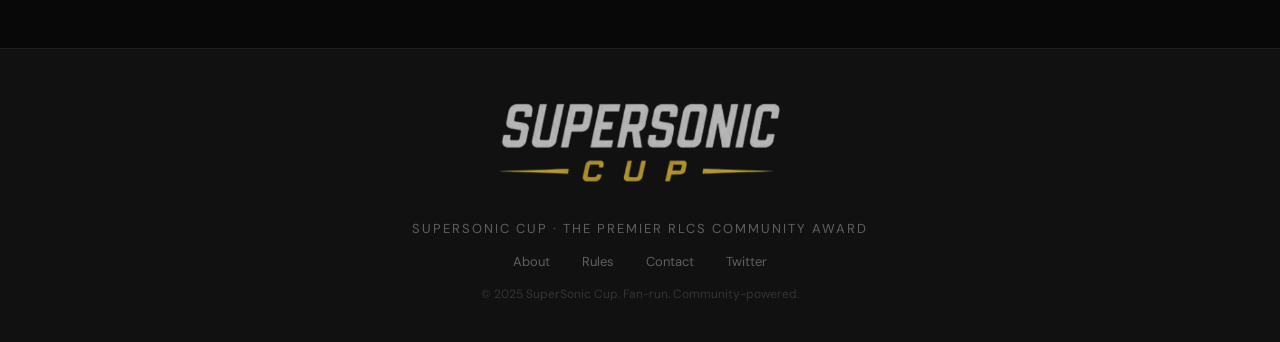
==== commit 6141cf07: "Add files via upload" ====
--- a/index.html
+++ b/index.html
@@ -3,13 +3,12 @@
 <head>
     <meta charset="UTF-8">
     <meta name="viewport" content="width=device-width, initial-scale=1.0">
-    <title>SuperSonic Cup | The Premier RLCS Player Award</title>
+    <title>SuperSonic Cup — The Premier RLCS Player Award</title>
     <link rel="preconnect" href="https://fonts.googleapis.com">
     <link href="https://fonts.googleapis.com/css2?family=Bebas+Neue&family=DM+Sans:ital,wght@0,300;0,400;0,500;0,600;1,300&display=swap" rel="stylesheet">
     <link rel="stylesheet" href="landing.css">
     <link rel="icon" type="image/png" href="Img/Favicon-Dark.png" media="(prefers-color-scheme: dark)">
     <link rel="icon" type="image/png" href="Img/Favicon-Light.png" media="(prefers-color-scheme: light)">
-    <style id="carousel-keyframe"></style>
 </head>
 <body>
 
@@ -19,8 +18,8 @@
             <img src="Img/Banner.png" alt="SuperSonic Cup" class="logo-img">
         </div>
         <div class="nav-links">
-            <a href="#">Seasons</a>
-            <a href="#">Nominees</a>
+            <a href="#Season">Seasons</a>
+            <a href="#Nominee">Nominees</a>
             <a href="voting.html" class="nav-cta">Vote Now</a>
         </div>
     </nav>
@@ -31,7 +30,7 @@
         <div class="hero-content">
             <div class="hero-eyebrow">
                 <span class="dot"></span>
-                Season 2026 · Voting Open
+                Season 2025 · Voting Open
                 <span class="dot"></span>
             </div>
             <h1 class="hero-title">
@@ -52,7 +51,7 @@
             <div class="trophy-ring ring-1"></div>
             <div class="trophy-ring ring-2"></div>
             <div class="trophy-ring ring-3"></div>
-            <div class="trophy-icon"><img src="Img/trophy.png" alt="SuperSonic Cup Trophy" /></div>
+            <div class="trophy-icon"><img src="Img/trophy.png" alt="SuperSonic Cup Trophy"/></div>
         </div>
     </section>
 
@@ -111,7 +110,7 @@
     </section>
 
     <!-- CURRENT NOMINEES TEASER -->
-    <section class="nominees-teaser">
+    <section class="nominees-teaser" id="Nominee">
         <div class="section-label">Season 2025</div>
         <h2 class="section-title">Current Nominees</h2>
         <p class="section-sub">TEN elite players are competing for this season's cup. Study their records, then make your voice heard.</p>
@@ -135,7 +134,7 @@
                         <div class="cc-stats">
                             <div class="cc-stat"><div class="cs-val gold">3×</div><div class="cs-lbl">LAN Titles</div></div>
                             <div class="cc-stat"><div class="cs-val gold">EU</div><div class="cs-lbl">Region</div></div>
-                            <div class="cc-stat"><div class="cs-val gold">1×</div><div class="cs-lbl">World</div></div>
+                            <div class="cc-stat"><div class="cs-val gold">2×</div><div class="cs-lbl">Majors</div></div>
                         </div>
                     </div>
                 </div>
@@ -180,306 +179,42 @@
                     </div>
                 </div>
 
-                <!-- SET 2 -->
-                <div class="carousel-card">
-                    <div class="cc-img-frame">
-                        <img src="Img/Zen.jpg" alt="Zen" />
-                        <div class="cc-overlay"></div>
-                        <div class="cc-badge badge-vit"><img src="Img/vitality-logo.png" alt="Vitality" /></div>
-                        <div class="cc-bottom">
-                            <div class="cc-name gold">Zen</div>
-                            <div class="cc-team">Team Vitality</div>
-                        </div>
-                    </div>
-                    <div class="cc-body">
-                        <span class="cc-tag tag-gold">RLCS Pro</span>
-                        <div class="cc-stats">
-                            <div class="cc-stat"><div class="cs-val gold">3×</div><div class="cs-lbl">LAN Titles</div></div>
-                            <div class="cc-stat"><div class="cs-val gold">EU</div><div class="cs-lbl">Region</div></div>
-                            <div class="cc-stat"><div class="cs-val gold">1×</div><div class="cs-lbl">World</div></div>
-                        </div>
-                    </div>
-                </div>
-
-                <div class="carousel-card">
-                    <div class="cc-img-frame">
-                        <img src="Img/MonkeyMoon.png" alt="Monkey Moon" />
-                        <div class="cc-overlay"></div>
-                        <div class="cc-badge badge-tm"><img src="Img/Twisted-logo.webp" alt="Twisted Minds" /></div>
-                        <div class="cc-bottom">
-                            <div class="cc-name red">Monkey Moon</div>
-                            <div class="cc-team">Twisted Minds</div>
-                        </div>
-                    </div>
-                    <div class="cc-body">
-                        <span class="cc-tag tag-red">RLCS Pro</span>
-                        <div class="cc-stats">
-                            <div class="cc-stat"><div class="cs-val red">4×</div><div class="cs-lbl">LAN Titles</div></div>
-                            <div class="cc-stat"><div class="cs-val red">MENA</div><div class="cs-lbl">Region</div></div>
-                            <div class="cc-stat"><div class="cs-val red">2×</div><div class="cs-lbl">Majors</div></div>
-                        </div>
-                    </div>
-                </div>
-
-                <div class="carousel-card">
-                    <div class="cc-img-frame">
-                        <img src="Img/Vatira.jpg" alt="Vatira" />
-                        <div class="cc-overlay"></div>
-                        <div class="cc-badge badge-kc"><img src="Img/karmine-logo.png" alt="Karmine Corp" /></div>
-                        <div class="cc-bottom">
-                            <div class="cc-name blue">Vatira</div>
-                            <div class="cc-team">Karmine Corp</div>
-                        </div>
-                    </div>
-                    <div class="cc-body">
-                        <span class="cc-tag tag-blue">RLCS Pro</span>
-                        <div class="cc-stats">
-                            <div class="cc-stat"><div class="cs-val blue">5×</div><div class="cs-lbl">LAN Titles</div></div>
-                            <div class="cc-stat"><div class="cs-val blue">EU</div><div class="cs-lbl">Region</div></div>
-                            <div class="cc-stat"><div class="cs-val blue">4×</div><div class="cs-lbl">Majors</div></div>
-                        </div>
-                    </div>
-                </div>
-
-                <!-- SET 3 -->
-                <div class="carousel-card">
-                    <div class="cc-img-frame">
-                        <img src="Img/Zen.jpg" alt="Zen" />
-                        <div class="cc-overlay"></div>
-                        <div class="cc-badge badge-vit"><img src="Img/vitality-logo.png" alt="Vitality" /></div>
-                        <div class="cc-bottom">
-                            <div class="cc-name gold">Zen</div>
-                            <div class="cc-team">Team Vitality</div>
-                        </div>
-                    </div>
-                    <div class="cc-body">
-                        <span class="cc-tag tag-gold">RLCS Pro</span>
-                        <div class="cc-stats">
-                            <div class="cc-stat"><div class="cs-val gold">3×</div><div class="cs-lbl">LAN Titles</div></div>
-                            <div class="cc-stat"><div class="cs-val gold">EU</div><div class="cs-lbl">Region</div></div>
-                            <div class="cc-stat"><div class="cs-val gold">1×</div><div class="cs-lbl">World</div></div>
-                        </div>
-                    </div>
-                </div>
-
-                <div class="carousel-card">
-                    <div class="cc-img-frame">
-                        <img src="Img/MonkeyMoon.png" alt="Monkey Moon" />
-                        <div class="cc-overlay"></div>
-                        <div class="cc-badge badge-tm"><img src="Img/Twisted-logo.webp" alt="Twisted Minds" /></div>
-                        <div class="cc-bottom">
-                            <div class="cc-name red">Monkey Moon</div>
-                            <div class="cc-team">Twisted Minds</div>
-                        </div>
-                    </div>
-                    <div class="cc-body">
-                        <span class="cc-tag tag-red">RLCS Pro</span>
-                        <div class="cc-stats">
-                            <div class="cc-stat"><div class="cs-val red">4×</div><div class="cs-lbl">LAN Titles</div></div>
-                            <div class="cc-stat"><div class="cs-val red">MENA</div><div class="cs-lbl">Region</div></div>
-                            <div class="cc-stat"><div class="cs-val red">2×</div><div class="cs-lbl">Majors</div></div>
-                        </div>
-                    </div>
-                </div>
-
-                <div class="carousel-card">
-                    <div class="cc-img-frame">
-                        <img src="Img/Vatira.jpg" alt="Vatira" />
-                        <div class="cc-overlay"></div>
-                        <div class="cc-badge badge-kc"><img src="Img/karmine-logo.png" alt="Karmine Corp" /></div>
-                        <div class="cc-bottom">
-                            <div class="cc-name blue">Vatira</div>
-                            <div class="cc-team">Karmine Corp</div>
-                        </div>
-                    </div>
-                    <div class="cc-body">
-                        <span class="cc-tag tag-blue">RLCS Pro</span>
-                        <div class="cc-stats">
-                            <div class="cc-stat"><div class="cs-val blue">5×</div><div class="cs-lbl">LAN Titles</div></div>
-                            <div class="cc-stat"><div class="cs-val blue">EU</div><div class="cs-lbl">Region</div></div>
-                            <div class="cc-stat"><div class="cs-val blue">4×</div><div class="cs-lbl">Majors</div></div>
-                        </div>
-                    </div>
-                </div>
-                <!-- SET 4 -->
-                <div class="carousel-card">
-                    <div class="cc-img-frame">
-                        <img src="Img/Zen.jpg" alt="Zen" />
-                        <div class="cc-overlay"></div>
-                        <div class="cc-badge badge-vit"><img src="Img/vitality-logo.png" alt="Vitality" /></div>
-                        <div class="cc-bottom">
-                            <div class="cc-name gold">Zen</div>
-                            <div class="cc-team">Team Vitality</div>
-                        </div>
-                    </div>
-                    <div class="cc-body">
-                        <span class="cc-tag tag-gold">RLCS Pro</span>
-                        <div class="cc-stats">
-                            <div class="cc-stat"><div class="cs-val gold">3×</div><div class="cs-lbl">LAN Titles</div></div>
-                            <div class="cc-stat"><div class="cs-val gold">EU</div><div class="cs-lbl">Region</div></div>
-                            <div class="cc-stat"><div class="cs-val gold">1×</div><div class="cs-lbl">World</div></div>
-                        </div>
-                    </div>
-                </div>
-
-                <div class="carousel-card">
-                    <div class="cc-img-frame">
-                        <img src="Img/MonkeyMoon.png" alt="Monkey Moon" />
-                        <div class="cc-overlay"></div>
-                        <div class="cc-badge badge-tm"><img src="Img/Twisted-logo.webp" alt="Twisted Minds" /></div>
-                        <div class="cc-bottom">
-                            <div class="cc-name red">Monkey Moon</div>
-                            <div class="cc-team">Twisted Minds</div>
-                        </div>
-                    </div>
-                    <div class="cc-body">
-                        <span class="cc-tag tag-red">RLCS Pro</span>
-                        <div class="cc-stats">
-                            <div class="cc-stat"><div class="cs-val red">4×</div><div class="cs-lbl">LAN Titles</div></div>
-                            <div class="cc-stat"><div class="cs-val red">MENA</div><div class="cs-lbl">Region</div></div>
-                            <div class="cc-stat"><div class="cs-val red">2×</div><div class="cs-lbl">Majors</div></div>
-                        </div>
-                    </div>
-                </div>
-
-                <div class="carousel-card">
-                    <div class="cc-img-frame">
-                        <img src="Img/Vatira.jpg" alt="Vatira" />
-                        <div class="cc-overlay"></div>
-                        <div class="cc-badge badge-kc"><img src="Img/karmine-logo.png" alt="Karmine Corp" /></div>
-                        <div class="cc-bottom">
-                            <div class="cc-name blue">Vatira</div>
-                            <div class="cc-team">Karmine Corp</div>
-                        </div>
-                    </div>
-                    <div class="cc-body">
-                        <span class="cc-tag tag-blue">RLCS Pro</span>
-                        <div class="cc-stats">
-                            <div class="cc-stat"><div class="cs-val blue">5×</div><div class="cs-lbl">LAN Titles</div></div>
-                            <div class="cc-stat"><div class="cs-val blue">EU</div><div class="cs-lbl">Region</div></div>
-                            <div class="cc-stat"><div class="cs-val blue">4×</div><div class="cs-lbl">Majors</div></div>
-                        </div>
-                    </div>
-                </div>
-
-                <!-- SET 5 -->
-                <div class="carousel-card">
-                    <div class="cc-img-frame">
-                        <img src="Img/Zen.jpg" alt="Zen" />
-                        <div class="cc-overlay"></div>
-                        <div class="cc-badge badge-vit"><img src="Img/vitality-logo.png" alt="Vitality" /></div>
-                        <div class="cc-bottom">
-                            <div class="cc-name gold">Zen</div>
-                            <div class="cc-team">Team Vitality</div>
-                        </div>
-                    </div>
-                    <div class="cc-body">
-                        <span class="cc-tag tag-gold">RLCS Pro</span>
-                        <div class="cc-stats">
-                            <div class="cc-stat"><div class="cs-val gold">3×</div><div class="cs-lbl">LAN Titles</div></div>
-                            <div class="cc-stat"><div class="cs-val gold">EU</div><div class="cs-lbl">Region</div></div>
-                            <div class="cc-stat"><div class="cs-val gold">1×</div><div class="cs-lbl">World</div></div>
-                        </div>
-                    </div>
-                </div>
-
-                <div class="carousel-card">
-                    <div class="cc-img-frame">
-                        <img src="Img/MonkeyMoon.png" alt="Monkey Moon" />
-                        <div class="cc-overlay"></div>
-                        <div class="cc-badge badge-tm"><img src="Img/Twisted-logo.webp" alt="Twisted Minds" /></div>
-                        <div class="cc-bottom">
-                            <div class="cc-name red">Monkey Moon</div>
-                            <div class="cc-team">Twisted Minds</div>
-                        </div>
-                    </div>
-                    <div class="cc-body">
-                        <span class="cc-tag tag-red">RLCS Pro</span>
-                        <div class="cc-stats">
-                            <div class="cc-stat"><div class="cs-val red">4×</div><div class="cs-lbl">LAN Titles</div></div>
-                            <div class="cc-stat"><div class="cs-val red">MENA</div><div class="cs-lbl">Region</div></div>
-                            <div class="cc-stat"><div class="cs-val red">2×</div><div class="cs-lbl">Majors</div></div>
-                        </div>
-                    </div>
-                </div>
-
-                <div class="carousel-card">
-                    <div class="cc-img-frame">
-                        <img src="Img/Vatira.jpg" alt="Vatira" />
-                        <div class="cc-overlay"></div>
-                        <div class="cc-badge badge-kc"><img src="Img/karmine-logo.png" alt="Karmine Corp" /></div>
-                        <div class="cc-bottom">
-                            <div class="cc-name blue">Vatira</div>
-                            <div class="cc-team">Karmine Corp</div>
-                        </div>
-                    </div>
-                    <div class="cc-body">
-                        <span class="cc-tag tag-blue">RLCS Pro</span>
-                        <div class="cc-stats">
-                            <div class="cc-stat"><div class="cs-val blue">5×</div><div class="cs-lbl">LAN Titles</div></div>
-                            <div class="cc-stat"><div class="cs-val blue">EU</div><div class="cs-lbl">Region</div></div>
-                            <div class="cc-stat"><div class="cs-val blue">4×</div><div class="cs-lbl">Majors</div></div>
-                        </div>
-                    </div>
-                </div>
-
-                <!-- SET 6 -->
-                <div class="carousel-card">
-                    <div class="cc-img-frame">
-                        <img src="Img/Zen.jpg" alt="Zen" />
-                        <div class="cc-overlay"></div>
-                        <div class="cc-badge badge-vit"><img src="Img/vitality-logo.png" alt="Vitality" /></div>
-                        <div class="cc-bottom">
-                            <div class="cc-name gold">Zen</div>
-                            <div class="cc-team">Team Vitality</div>
-                        </div>
-                    </div>
-                    <div class="cc-body">
-                        <span class="cc-tag tag-gold">RLCS Pro</span>
-                        <div class="cc-stats">
-                            <div class="cc-stat"><div class="cs-val gold">3×</div><div class="cs-lbl">LAN Titles</div></div>
-                            <div class="cc-stat"><div class="cs-val gold">EU</div><div class="cs-lbl">Region</div></div>
-                            <div class="cc-stat"><div class="cs-val gold">1×</div><div class="cs-lbl">World</div></div>
-                        </div>
-                    </div>
-                </div>
-
-                <div class="carousel-card">
-                    <div class="cc-img-frame">
-                        <img src="Img/MonkeyMoon.png" alt="Monkey Moon" />
-                        <div class="cc-overlay"></div>
-                        <div class="cc-badge badge-tm"><img src="Img/Twisted-logo.webp" alt="Twisted Minds" /></div>
-                        <div class="cc-bottom">
-                            <div class="cc-name red">Monkey Moon</div>
-                            <div class="cc-team">Twisted Minds</div>
-                        </div>
-                    </div>
-                    <div class="cc-body">
-                        <span class="cc-tag tag-red">RLCS Pro</span>
-                        <div class="cc-stats">
-                            <div class="cc-stat"><div class="cs-val red">4×</div><div class="cs-lbl">LAN Titles</div></div>
-                            <div class="cc-stat"><div class="cs-val red">MENA</div><div class="cs-lbl">Region</div></div>
-                            <div class="cc-stat"><div class="cs-val red">2×</div><div class="cs-lbl">Majors</div></div>
-                        </div>
-                    </div>
-                </div>
-
-                <div class="carousel-card">
-                    <div class="cc-img-frame">
-                        <img src="Img/Vatira.jpg" alt="Vatira" />
-                        <div class="cc-overlay"></div>
-                        <div class="cc-badge badge-kc"><img src="Img/karmine-logo.png" alt="Karmine Corp" /></div>
-                        <div class="cc-bottom">
-                            <div class="cc-name blue">Vatira</div>
-                            <div class="cc-team">Karmine Corp</div>
-                        </div>
-                    </div>
-                    <div class="cc-body">
-                        <span class="cc-tag tag-blue">RLCS Pro</span>
-                        <div class="cc-stats">
-                            <div class="cc-stat"><div class="cs-val blue">5×</div><div class="cs-lbl">LAN Titles</div></div>
-                            <div class="cc-stat"><div class="cs-val blue">EU</div><div class="cs-lbl">Region</div></div>
-                            <div class="cc-stat"><div class="cs-val blue">4×</div><div class="cs-lbl">Majors</div></div>
+                <div class="carousel-card">
+                    <div class="cc-img-frame">
+                        <img src="Img/Rw9.jpg" alt="Rw9" />
+                        <div class="cc-overlay"></div>
+                        <div class="cc-badge badge-tf"><img src="Img/Falcon-logo.png" alt="Team Falcon" /></div>
+                        <div class="cc-bottom">
+                            <div class="cc-name green">Rw9</div>
+                            <div class="cc-team">Team Falcon</div>
+                        </div>
+                    </div>
+                    <div class="cc-body">
+                        <span class="cc-tag tag-green">RLCS Pro</span>
+                        <div class="cc-stats">
+                            <div class="cc-stat"><div class="cs-val green">1×</div><div class="cs-lbl">LAN Titles</div></div>
+                            <div class="cc-stat"><div class="cs-val green">MENA</div><div class="cs-lbl">Region</div></div>
+                            <div class="cc-stat"><div class="cs-val green">1×</div><div class="cs-lbl">Majors</div></div>
+                        </div>
+                    </div>
+                </div>
+
+                <div class="carousel-card">
+                    <div class="cc-img-frame">
+                        <img src="Img/BeastMode.jpg" alt="BeastMode" />
+                        <div class="cc-overlay"></div>
+                        <div class="cc-badge badge-nrg"><img src="Img/NRG-logo.webp" alt="NRG" /></div>
+                        <div class="cc-bottom">
+                            <div class="cc-name orange">BeastMode</div>
+                            <div class="cc-team">NRG</div>
+                        </div>
+                    </div>
+                    <div class="cc-body">
+                        <span class="cc-tag tag-orange">RLCS Pro</span>
+                        <div class="cc-stats">
+                            <div class="cc-stat"><div class="cs-val orange">3×</div><div class="cs-lbl">LAN Titles</div></div>
+                            <div class="cc-stat"><div class="cs-val orange">NA</div><div class="cs-lbl">Region</div></div>
+                            <div class="cc-stat"><div class="cs-val orange">1×</div><div class="cs-lbl">Majors</div></div>
                         </div>
                     </div>
                 </div>
@@ -491,13 +226,13 @@
     </section>
 
     <!-- TIMELINE EVENT -->
-    <div class="timeline-section">
+    
+    <div class="timeline-section" id="Season">
         <div class="timeline-inner">
             <div class="section-label">Season 2026</div>
             <h2 class="section-title">RLCS Event Calendar</h2>
             <p class="section-sub">The road to the SuperSonic Cup — every major event this season.</p>
             <div class="timeline">
-
                 <div class="timeline-item">
                     <div class="timeline-dot dot-gold"></div>
                     <div class="timeline-card">
@@ -510,7 +245,6 @@
                         </div>
                     </div>
                 </div>
-        
                 <div class="timeline-item">
                     <div class="timeline-dot dot-gold"></div>
                     <div class="timeline-card">
@@ -523,7 +257,6 @@
                         </div>
                     </div>
                 </div>
-        
                 <div class="timeline-item">
                     <div class="timeline-dot dot-white"></div>
                     <div class="timeline-card">
@@ -536,7 +269,6 @@
                         </div>
                     </div>
                 </div>
-        
                 <div class="timeline-item">
                     <div class="timeline-dot dot-white"></div>
                     <div class="timeline-card">
@@ -549,7 +281,6 @@
                         </div>
                     </div>
                 </div>
-        
                 <div class="timeline-item">
                     <div class="timeline-dot dot-trophy"></div>
                     <div class="timeline-card card-world">
@@ -581,40 +312,5 @@
         <p class="footer-copy">© 2025 SuperSonic Cup. Fan-run. Community-powered.</p>
     </footer>
 
-    
-    <script>
-        const track = document.getElementById('carousel');
-        const cards = Array.from(track.children);
-        const cardWidth = 260 + 24;
-
-        function fillCarousel() {
-            const screenWidth = window.innerWidth;
-            const totalCardsWidth = cards.length * cardWidth;
-            const setsNeeded = Math.ceil((screenWidth * 3) / totalCardsWidth) + 1;
-
-            track.innerHTML = '';
-
-            for (let i = 0; i < setsNeeded; i++) {
-                cards.forEach(card => {
-                    track.appendChild(card.cloneNode(true));
-                });
-            }
-    
-            const oneSetWidth = cards.length * cardWidth;
-            const totalWidth = track.children.length * cardWidth;
-            const scrollPercent = (oneSetWidth / totalWidth) * 100;
-    
-            const style = document.getElementById('carousel-keyframe');
-            style.textContent = `
-                @keyframes carousel-scroll {
-                    0%   { transform: translateX(0); }
-                    100% { transform: translateX(-${scrollPercent}%); }
-                }
-            `;
-        }
-
-        fillCarousel();
-        window.addEventListener('resize', fillCarousel);
-    </script>
 </body>
-</html>
+</html>
--- a/landing.css
+++ b/landing.css
@@ -393,7 +393,6 @@
     margin: 0 auto;
     max-width: 520px;
 }
-
 /* NOMINEES CAROUSEL */
 .carousel-track-wrap {
     margin-top: 52px;
@@ -496,9 +495,11 @@
     letter-spacing: 1px;
 }
 
-.cc-name.gold { color: #FFD700; }
-.cc-name.red  { color: #FF6B6B; }
-.cc-name.blue { color: #44c4ff; }
+.cc-name.gold   { color: #FFD700; }
+.cc-name.red    { color: #FF6B6B; }
+.cc-name.green  { color: #20ff54; }
+.cc-name.blue   { color: #44c4ff; }
+.cc-name.orange { color: #ff8040; }
 
 .cc-team {
     font-size: 10px;
@@ -529,9 +530,11 @@
     object-fit: contain;
 }
 
-.badge-vit { border: 1px solid rgba(255,215,0,0.4); }
-.badge-tm  { border: 1px solid rgba(255,107,107,0.4); }
-.badge-kc  { border: 1px solid rgba(68,196,255,0.4); }
+.badge-vit { border: 1px solid rgba(255,215,0,0.4);     }
+.badge-tm  { border: 1px solid rgba(255,107,107,0.4);   }
+.badge-kc  { border: 1px solid rgba(68,196,255,0.4);    }
+.badge-tf  { border: 1px solid rgba(77, 255, 68, 0.4);  }
+.badge-nrg { border: 1px solid rgba(255, 124, 68, 0.4); }
 
 .cc-body {
     padding: 12px 14px 14px;
@@ -552,9 +555,11 @@
     width: fit-content;
 }
 
-.cc-tag.tag-gold { color: #FFD700; border-color: rgba(255,215,0,0.35); background: rgba(255,215,0,0.07); }
-.cc-tag.tag-red  { color: #FF6B6B; border-color: rgba(255,107,107,0.4); background: rgba(255,107,107,0.08); }
-.cc-tag.tag-blue { color: #44c4ff; border-color: rgba(68,196,255,0.35); background: rgba(68,196,255,0.07); }
+.cc-tag.tag-gold   { color: #FFD700; border-color: rgba(255,215,0,0.35); background: rgba(255,215,0,0.07);         }
+.cc-tag.tag-red    { color: #FF6B6B; border-color: rgba(255,107,107,0.4); background: rgba(255,107,107,0.08);      }
+.cc-tag.tag-green  { color: #20ff54; border-color: rgba(87, 255, 68, 0.35); background: rgba(68, 255, 77, 0.07);   }
+.cc-tag.tag-blue   { color: #44c4ff; border-color: rgba(68,196,255,0.35); background: rgba(68,196,255,0.07);       }
+.cc-tag.tag-orange { color: #ff8040; border-color: rgba(255, 127, 68, 0.35); background: rgba(255, 140, 68, 0.07); }
 
 .cc-stats {
     display: flex;
@@ -580,9 +585,11 @@
     line-height: 1;
 }
 
-.cs-val.gold { color: #FFD700; }
-.cs-val.red  { color: #FF6B6B; }
-.cs-val.blue { color: #44c4ff; }
+.cs-val.gold   { color: #FFD700; }
+.cs-val.red    { color: #FF6B6B; }
+.cs-val.green  { color: #20ff54; }
+.cs-val.blue   { color: #44c4ff; }
+.cs-val.orange { color: #ff8040; }
 
 .cs-lbl {
     font-size: 9px;
@@ -600,8 +607,12 @@
 
 .timeline-inner {
     max-width: 1100px;
-    margin: 0 auto;
+    margin: 40px auto;
     padding: 0 60px;
+}
+
+.section-sub {
+    margin-bottom: 120px;
 }
 
 .timeline {
@@ -778,6 +789,7 @@
 
 .footer .logo-img {
     height: 100px;
+    opacity: 0.7;
     margin-bottom: 10px
 }
 
@@ -843,6 +855,8 @@
         max-width: 100%;
     }
 
+    /* TROPHY ANIMATION */
+    
     .hero-trophy {
         width: 160px;
         height: 160px;
@@ -910,8 +924,9 @@
     .carousel-track-wrap::after {
         width: 60px;
     }
-    
-    /* Timeline Event */
+
+    /* Timeline Events*/
+
     .timeline-section { padding: 80px 24px; }
 
     .timeline-inner { padding: 0; }
@@ -957,7 +972,7 @@
     }
 
     .tl-content { align-items: flex-start; }
-
+    
     /* FOOTER */
     .footer {
         padding: 40px 24px;
@@ -998,4 +1013,4 @@
     .section-title {
         font-size: 36px;
     }
-}
+}
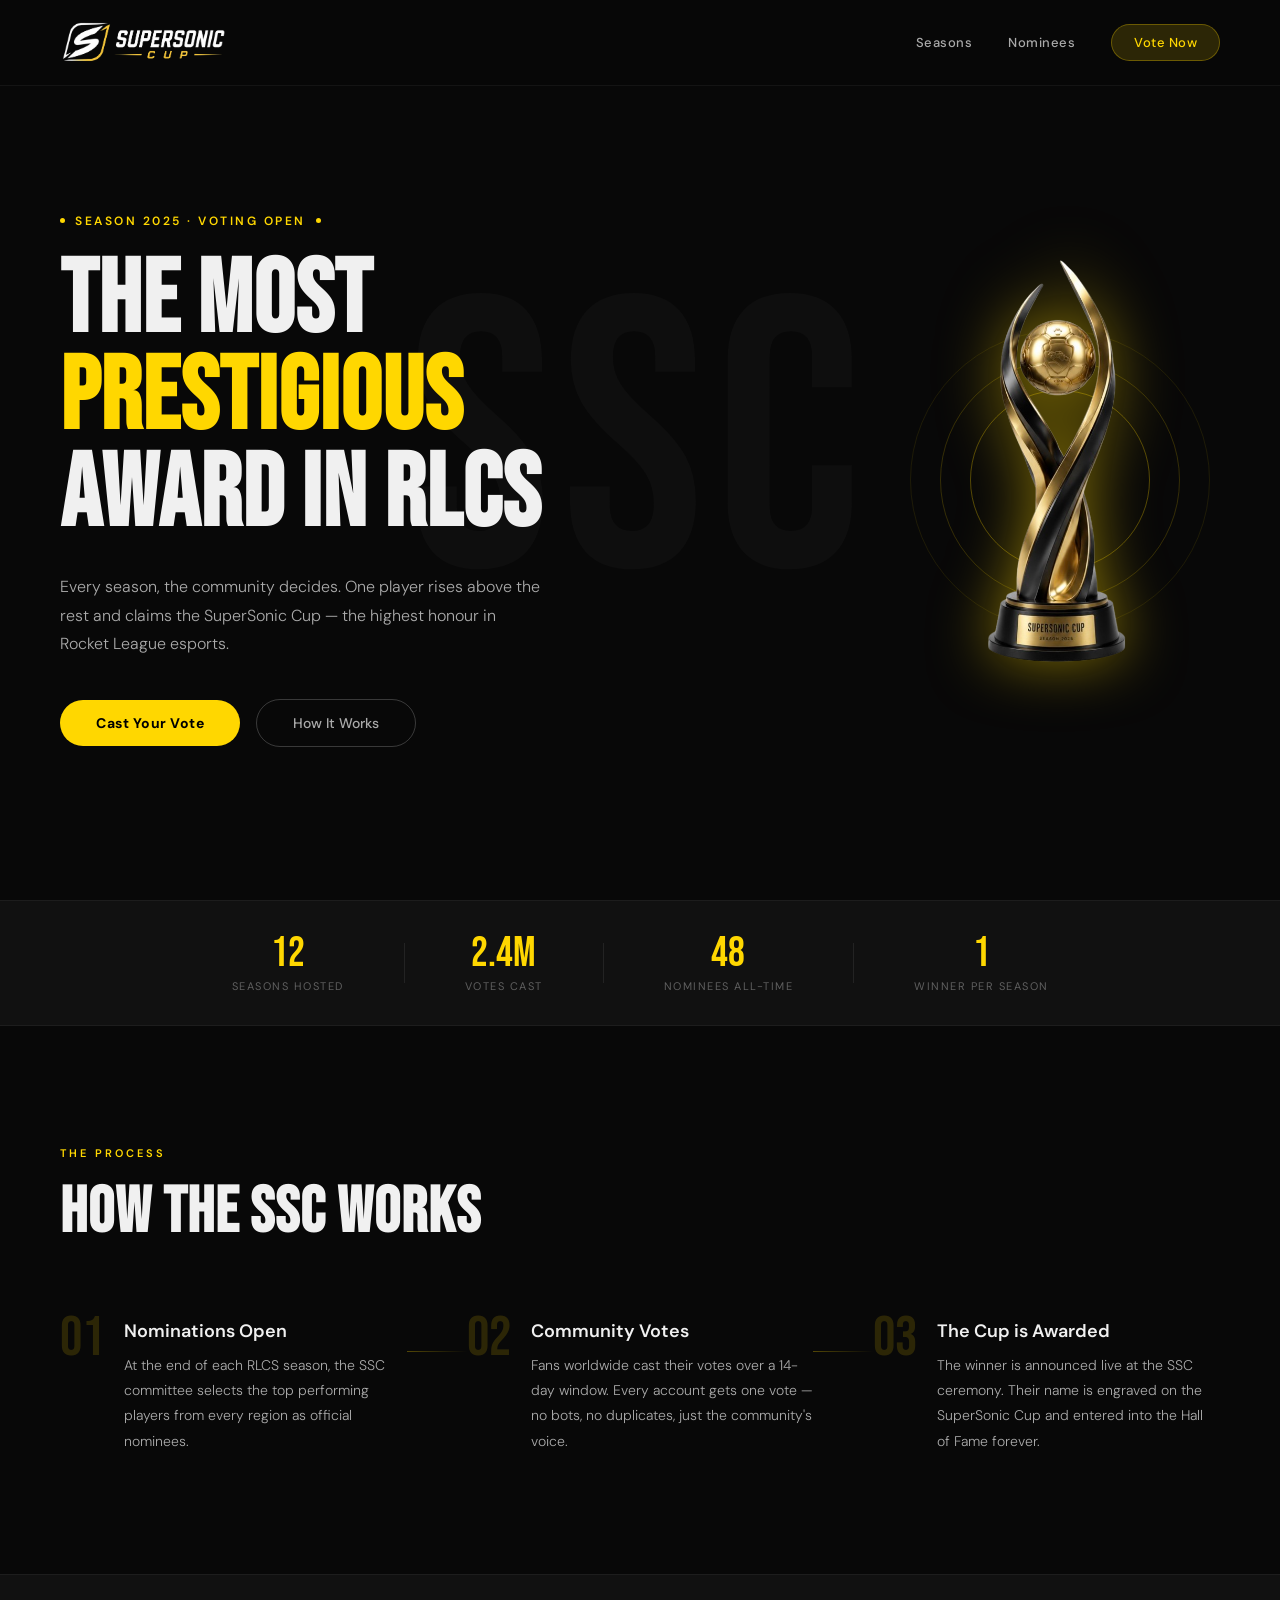
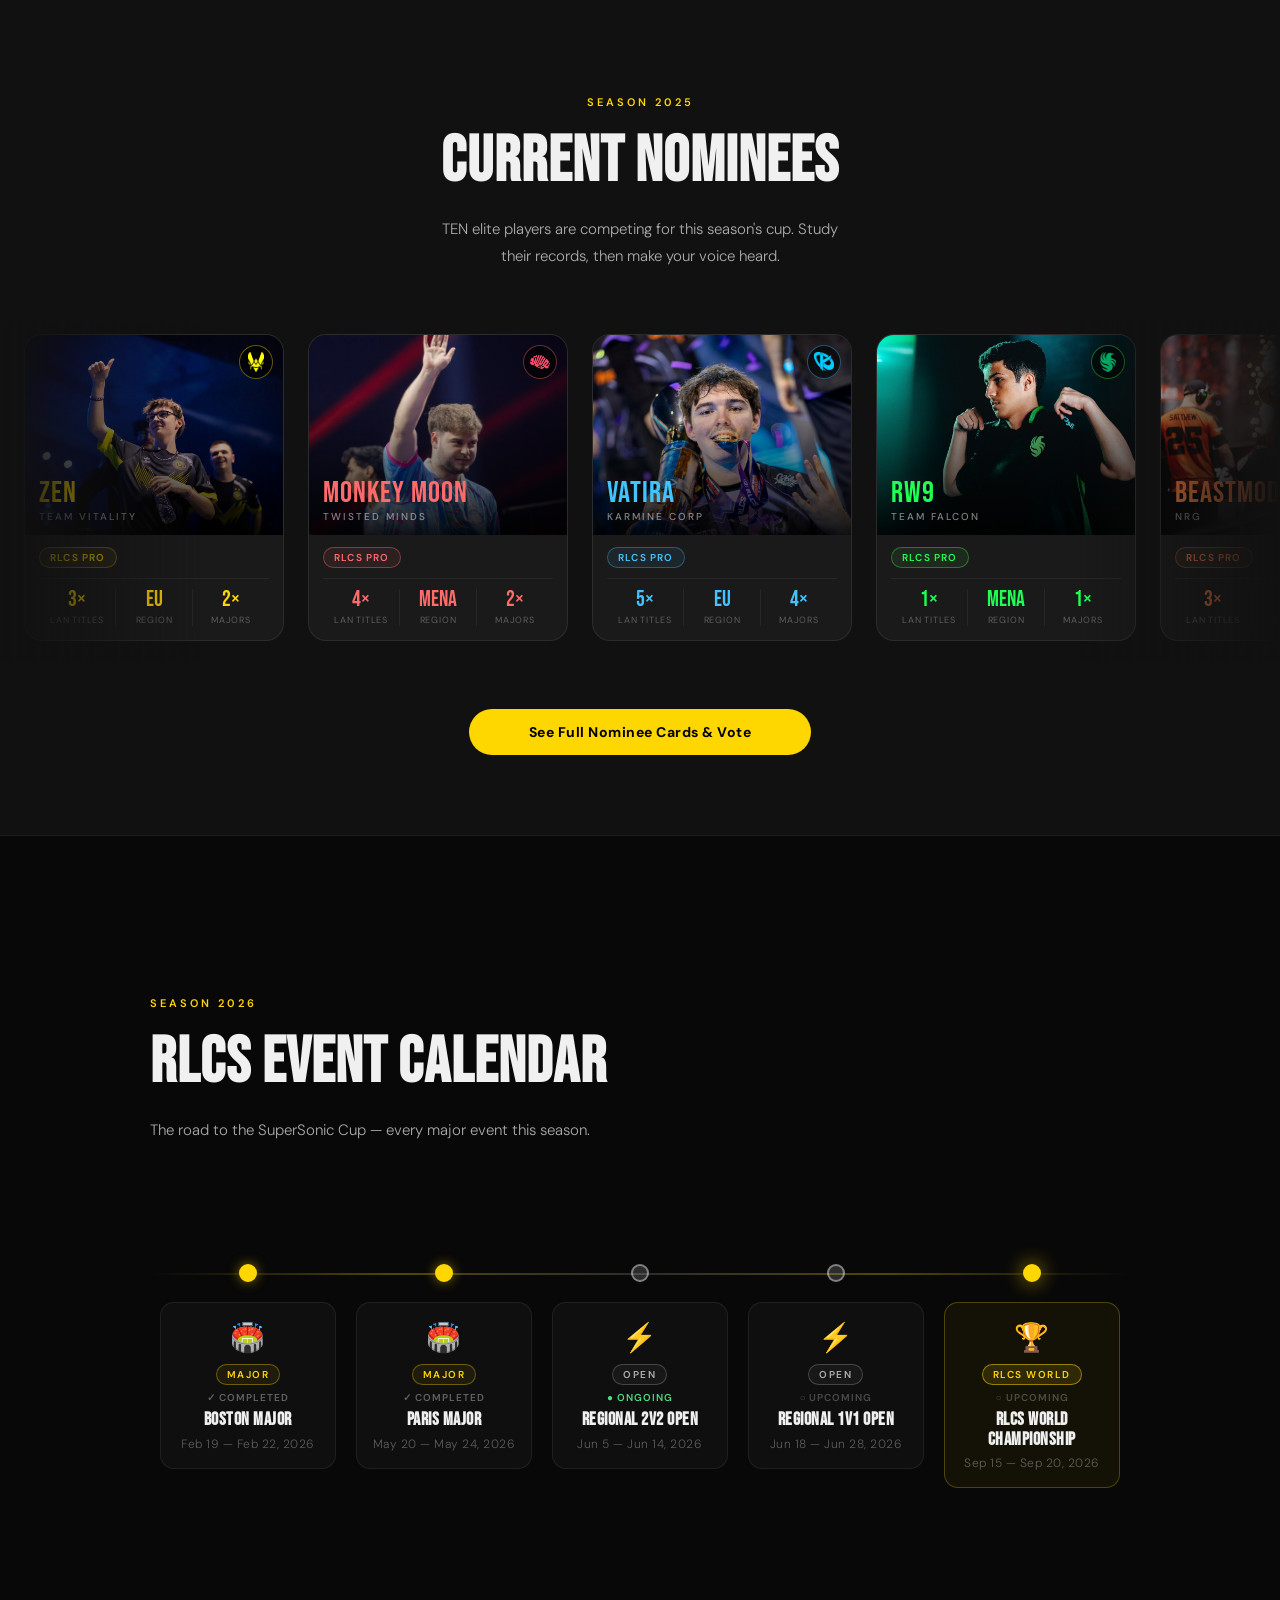
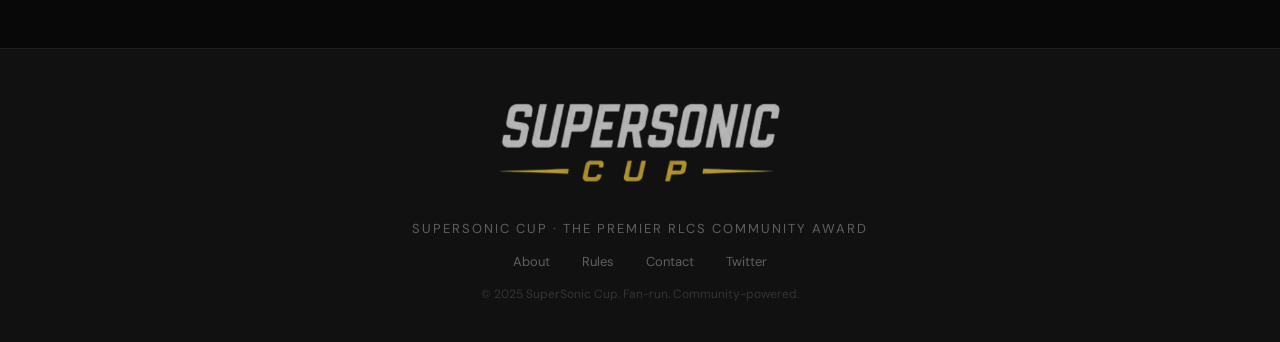
==== commit 25694204: "Update index.html" ====
--- a/index.html
+++ b/index.html
@@ -119,6 +119,107 @@
             <div class="carousel-track">
 
                 <!-- SET 1 -->
+                <div class="carousel-card">
+                    <div class="cc-img-frame">
+                        <img src="Img/Zen.jpg" alt="Zen" />
+                        <div class="cc-overlay"></div>
+                        <div class="cc-badge badge-vit"><img src="Img/vitality-logo.png" alt="Vitality" /></div>
+                        <div class="cc-bottom">
+                            <div class="cc-name gold">Zen</div>
+                            <div class="cc-team">Team Vitality</div>
+                        </div>
+                    </div>
+                    <div class="cc-body">
+                        <span class="cc-tag tag-gold">RLCS Pro</span>
+                        <div class="cc-stats">
+                            <div class="cc-stat"><div class="cs-val gold">3×</div><div class="cs-lbl">LAN Titles</div></div>
+                            <div class="cc-stat"><div class="cs-val gold">EU</div><div class="cs-lbl">Region</div></div>
+                            <div class="cc-stat"><div class="cs-val gold">2×</div><div class="cs-lbl">Majors</div></div>
+                        </div>
+                    </div>
+                </div>
+
+                <div class="carousel-card">
+                    <div class="cc-img-frame">
+                        <img src="Img/MonkeyMoon.png" alt="Monkey Moon" />
+                        <div class="cc-overlay"></div>
+                        <div class="cc-badge badge-tm"><img src="Img/Twisted-logo.webp" alt="Twisted Minds" /></div>
+                        <div class="cc-bottom">
+                            <div class="cc-name red">Monkey Moon</div>
+                            <div class="cc-team">Twisted Minds</div>
+                        </div>
+                    </div>
+                    <div class="cc-body">
+                        <span class="cc-tag tag-red">RLCS Pro</span>
+                        <div class="cc-stats">
+                            <div class="cc-stat"><div class="cs-val red">4×</div><div class="cs-lbl">LAN Titles</div></div>
+                            <div class="cc-stat"><div class="cs-val red">MENA</div><div class="cs-lbl">Region</div></div>
+                            <div class="cc-stat"><div class="cs-val red">2×</div><div class="cs-lbl">Majors</div></div>
+                        </div>
+                    </div>
+                </div>
+
+                <div class="carousel-card">
+                    <div class="cc-img-frame">
+                        <img src="Img/Vatira.jpg" alt="Vatira" />
+                        <div class="cc-overlay"></div>
+                        <div class="cc-badge badge-kc"><img src="Img/karmine-logo.png" alt="Karmine Corp" /></div>
+                        <div class="cc-bottom">
+                            <div class="cc-name blue">Vatira</div>
+                            <div class="cc-team">Karmine Corp</div>
+                        </div>
+                    </div>
+                    <div class="cc-body">
+                        <span class="cc-tag tag-blue">RLCS Pro</span>
+                        <div class="cc-stats">
+                            <div class="cc-stat"><div class="cs-val blue">5×</div><div class="cs-lbl">LAN Titles</div></div>
+                            <div class="cc-stat"><div class="cs-val blue">EU</div><div class="cs-lbl">Region</div></div>
+                            <div class="cc-stat"><div class="cs-val blue">4×</div><div class="cs-lbl">Majors</div></div>
+                        </div>
+                    </div>
+                </div>
+
+                <div class="carousel-card">
+                    <div class="cc-img-frame">
+                        <img src="Img/Rw9.jpg" alt="Rw9" />
+                        <div class="cc-overlay"></div>
+                        <div class="cc-badge badge-tf"><img src="Img/Falcon-logo.png" alt="Team Falcon" /></div>
+                        <div class="cc-bottom">
+                            <div class="cc-name green">Rw9</div>
+                            <div class="cc-team">Team Falcon</div>
+                        </div>
+                    </div>
+                    <div class="cc-body">
+                        <span class="cc-tag tag-green">RLCS Pro</span>
+                        <div class="cc-stats">
+                            <div class="cc-stat"><div class="cs-val green">1×</div><div class="cs-lbl">LAN Titles</div></div>
+                            <div class="cc-stat"><div class="cs-val green">MENA</div><div class="cs-lbl">Region</div></div>
+                            <div class="cc-stat"><div class="cs-val green">1×</div><div class="cs-lbl">Majors</div></div>
+                        </div>
+                    </div>
+                </div>
+
+                <div class="carousel-card">
+                    <div class="cc-img-frame">
+                        <img src="Img/BeastMode.jpg" alt="BeastMode" />
+                        <div class="cc-overlay"></div>
+                        <div class="cc-badge badge-nrg"><img src="Img/NRG-logo.webp" alt="NRG" /></div>
+                        <div class="cc-bottom">
+                            <div class="cc-name orange">BeastMode</div>
+                            <div class="cc-team">NRG</div>
+                        </div>
+                    </div>
+                    <div class="cc-body">
+                        <span class="cc-tag tag-orange">RLCS Pro</span>
+                        <div class="cc-stats">
+                            <div class="cc-stat"><div class="cs-val orange">3×</div><div class="cs-lbl">LAN Titles</div></div>
+                            <div class="cc-stat"><div class="cs-val orange">NA</div><div class="cs-lbl">Region</div></div>
+                            <div class="cc-stat"><div class="cs-val orange">1×</div><div class="cs-lbl">Majors</div></div>
+                        </div>
+                    </div>
+                </div>
+
+                <!-- SET 2 -->
                 <div class="carousel-card">
                     <div class="cc-img-frame">
                         <img src="Img/Zen.jpg" alt="Zen" />
@@ -313,4 +414,4 @@
     </footer>
 
 </body>
-</html>+</html>
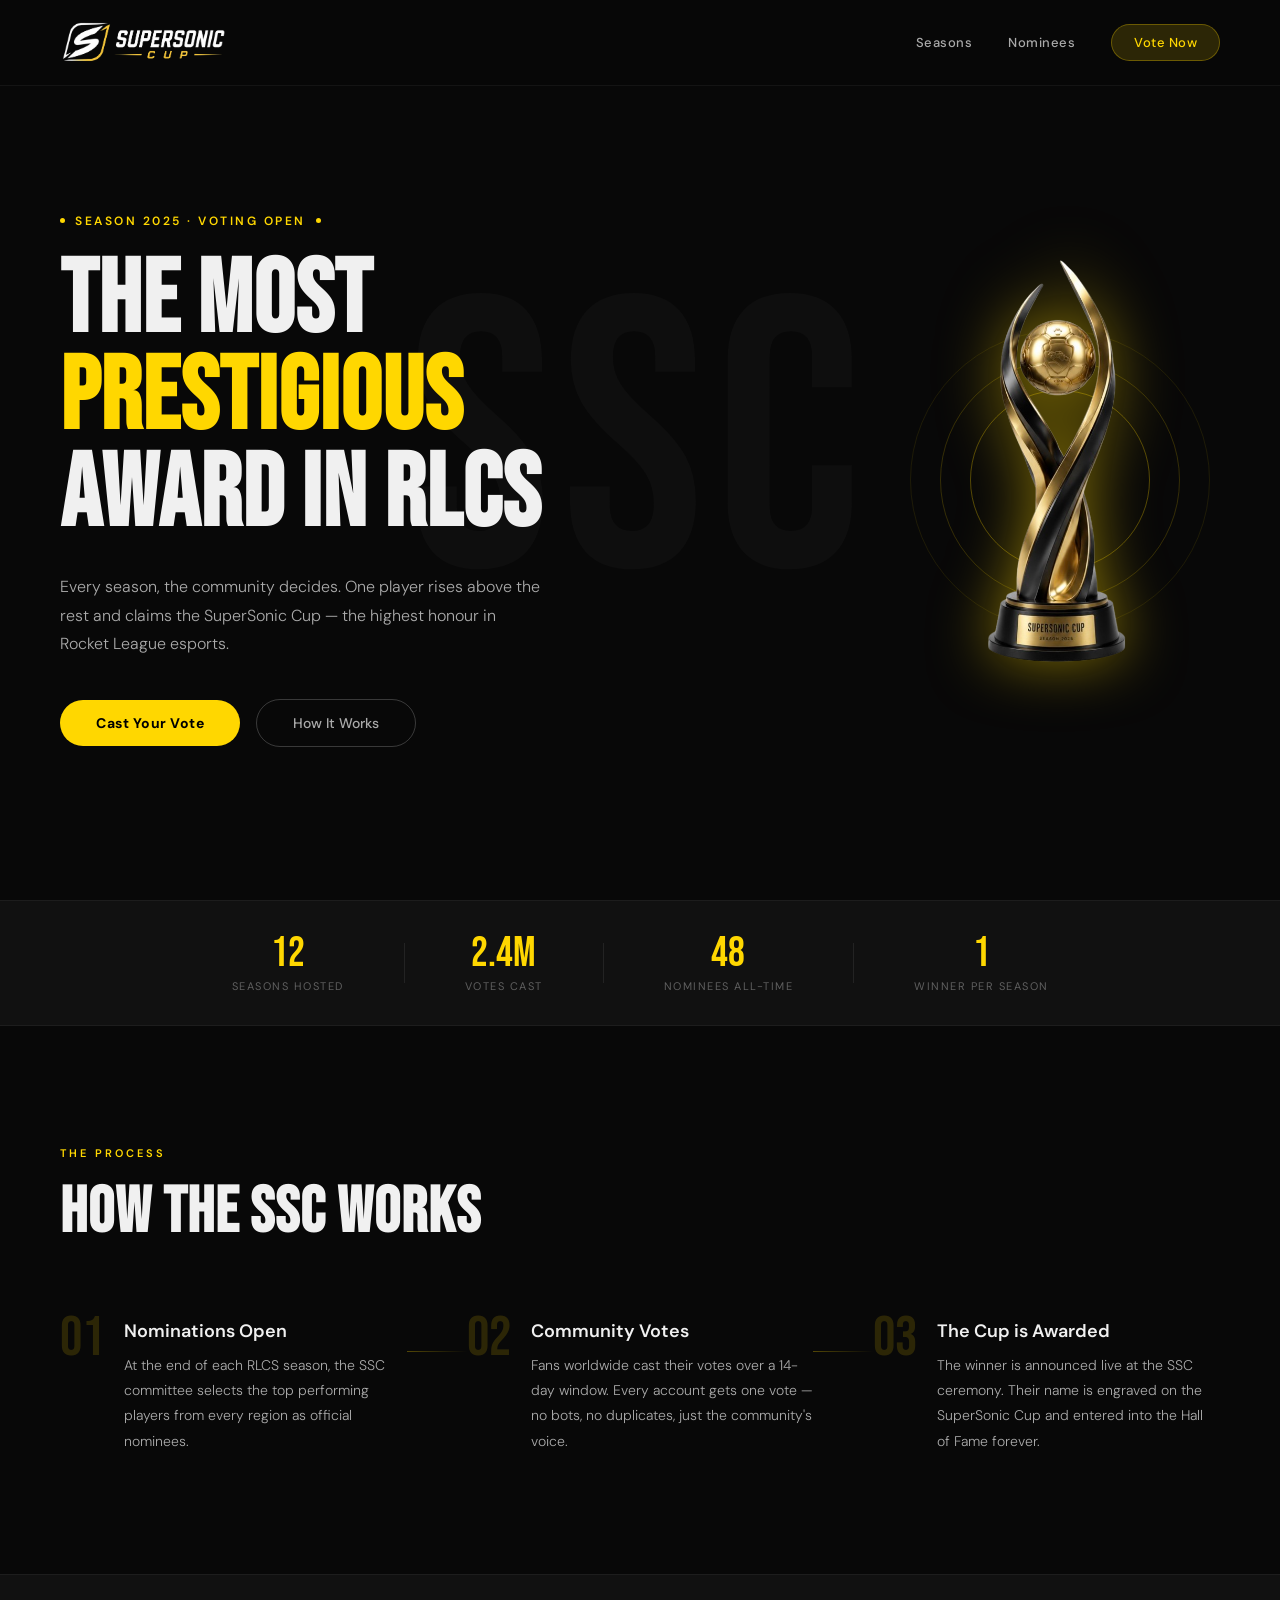
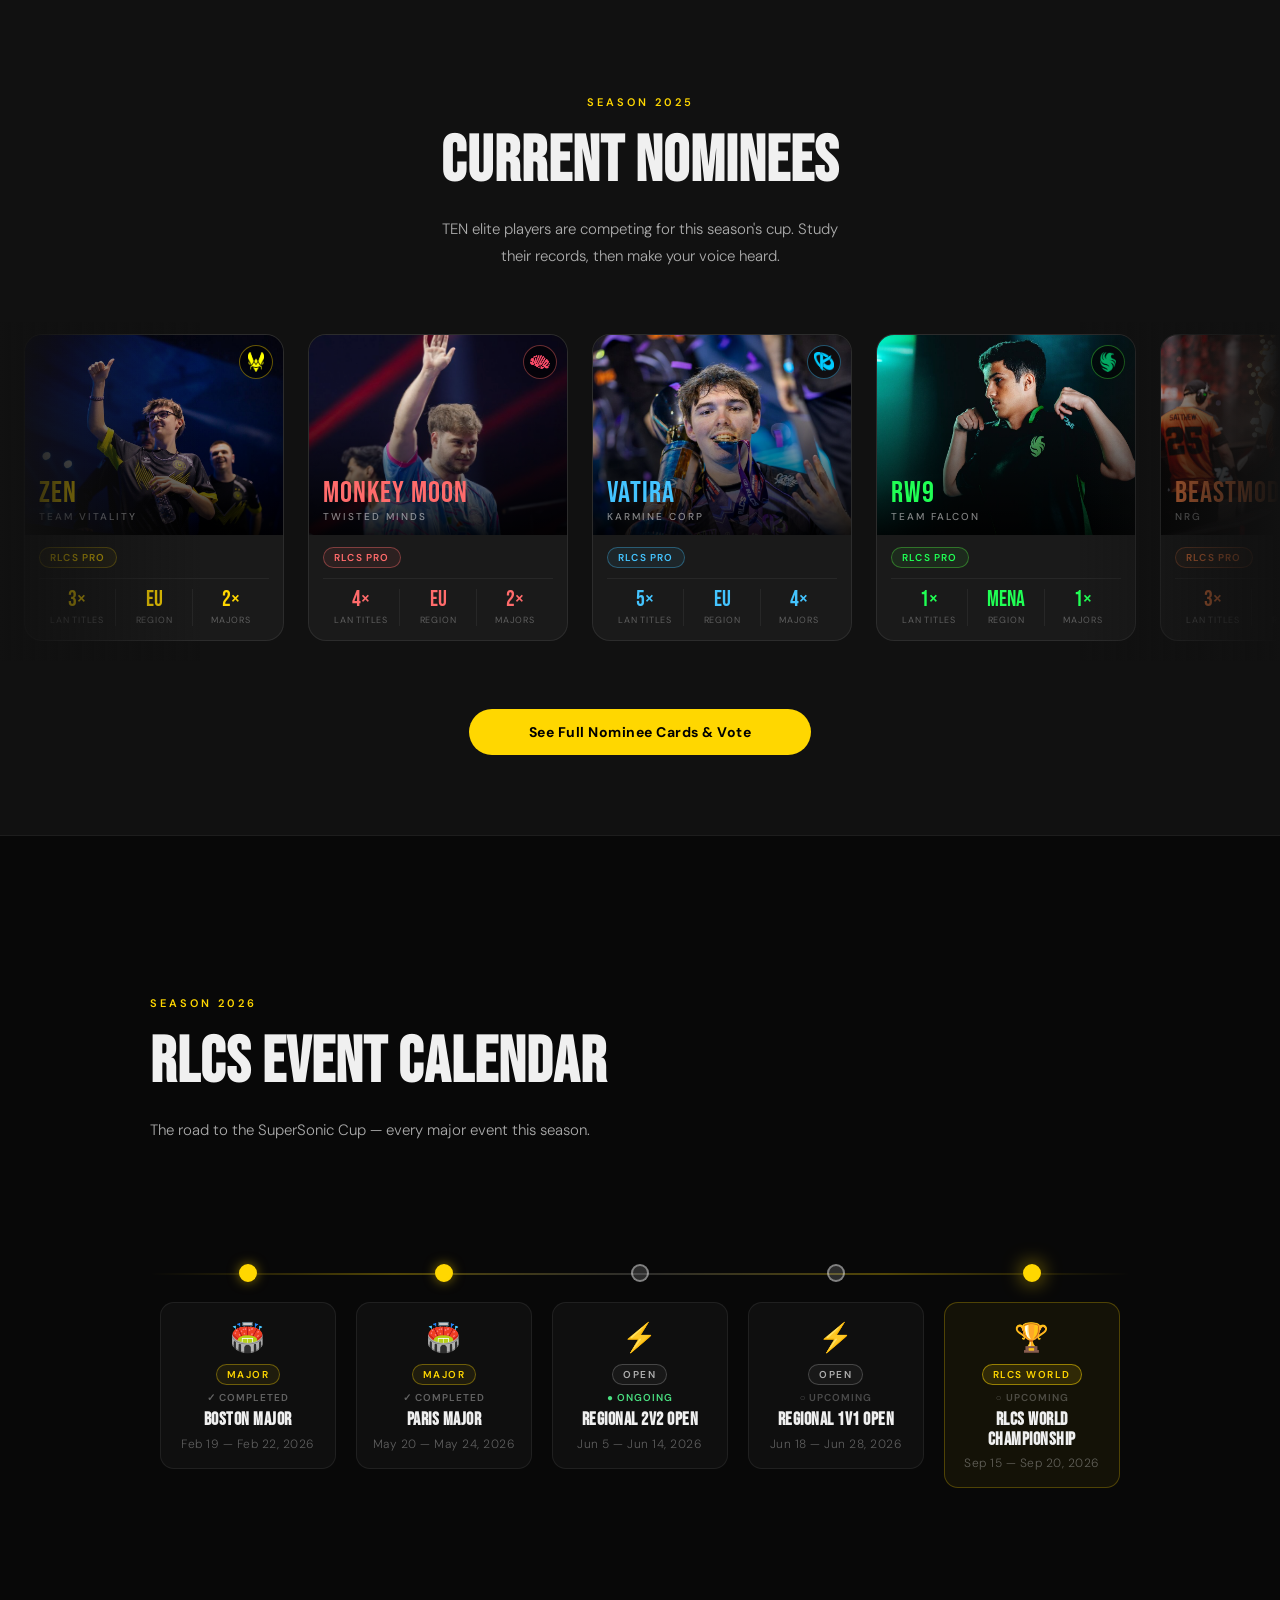
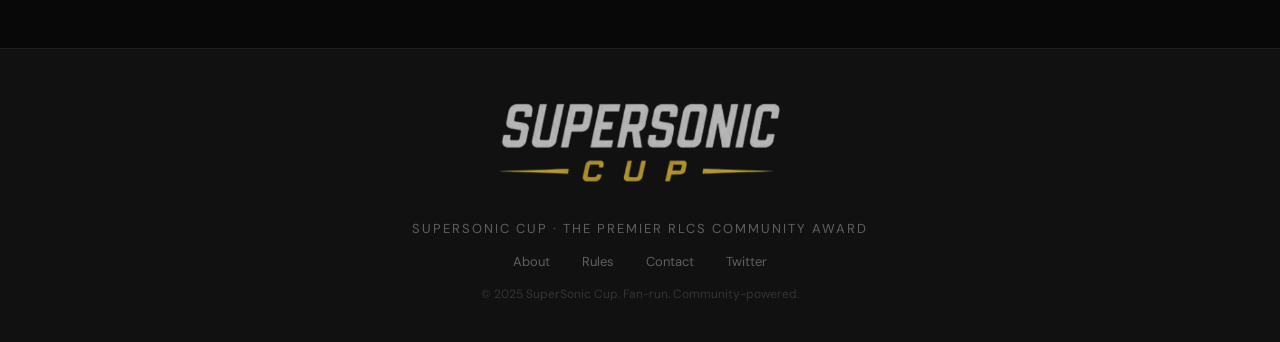
==== commit a61f2c6c: "Change region from MENA to EU in index.html" ====
--- a/index.html
+++ b/index.html
@@ -153,7 +153,7 @@
                         <span class="cc-tag tag-red">RLCS Pro</span>
                         <div class="cc-stats">
                             <div class="cc-stat"><div class="cs-val red">4×</div><div class="cs-lbl">LAN Titles</div></div>
-                            <div class="cc-stat"><div class="cs-val red">MENA</div><div class="cs-lbl">Region</div></div>
+                            <div class="cc-stat"><div class="cs-val red">EU</div><div class="cs-lbl">Region</div></div>
                             <div class="cc-stat"><div class="cs-val red">2×</div><div class="cs-lbl">Majors</div></div>
                         </div>
                     </div>
@@ -254,7 +254,7 @@
                         <span class="cc-tag tag-red">RLCS Pro</span>
                         <div class="cc-stats">
                             <div class="cc-stat"><div class="cs-val red">4×</div><div class="cs-lbl">LAN Titles</div></div>
-                            <div class="cc-stat"><div class="cs-val red">MENA</div><div class="cs-lbl">Region</div></div>
+                            <div class="cc-stat"><div class="cs-val red">EU</div><div class="cs-lbl">Region</div></div>
                             <div class="cc-stat"><div class="cs-val red">2×</div><div class="cs-lbl">Majors</div></div>
                         </div>
                     </div>
